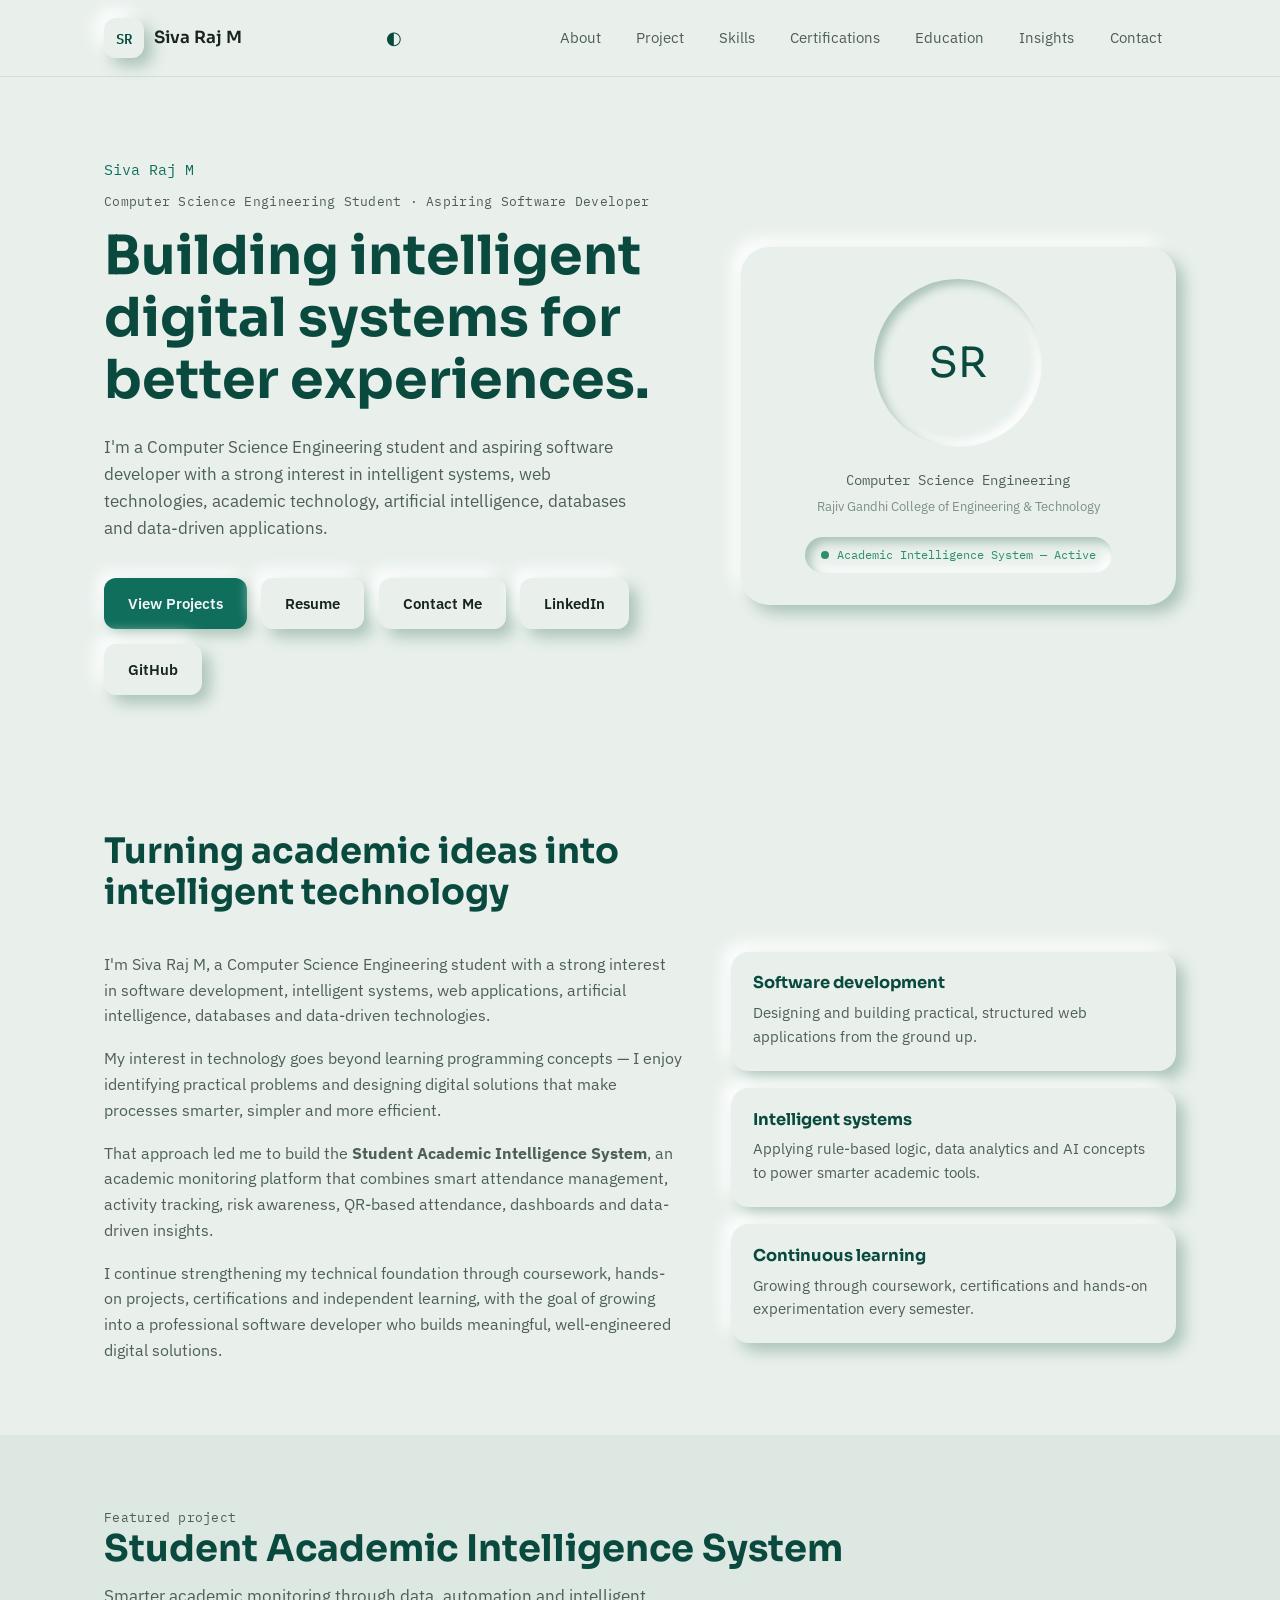
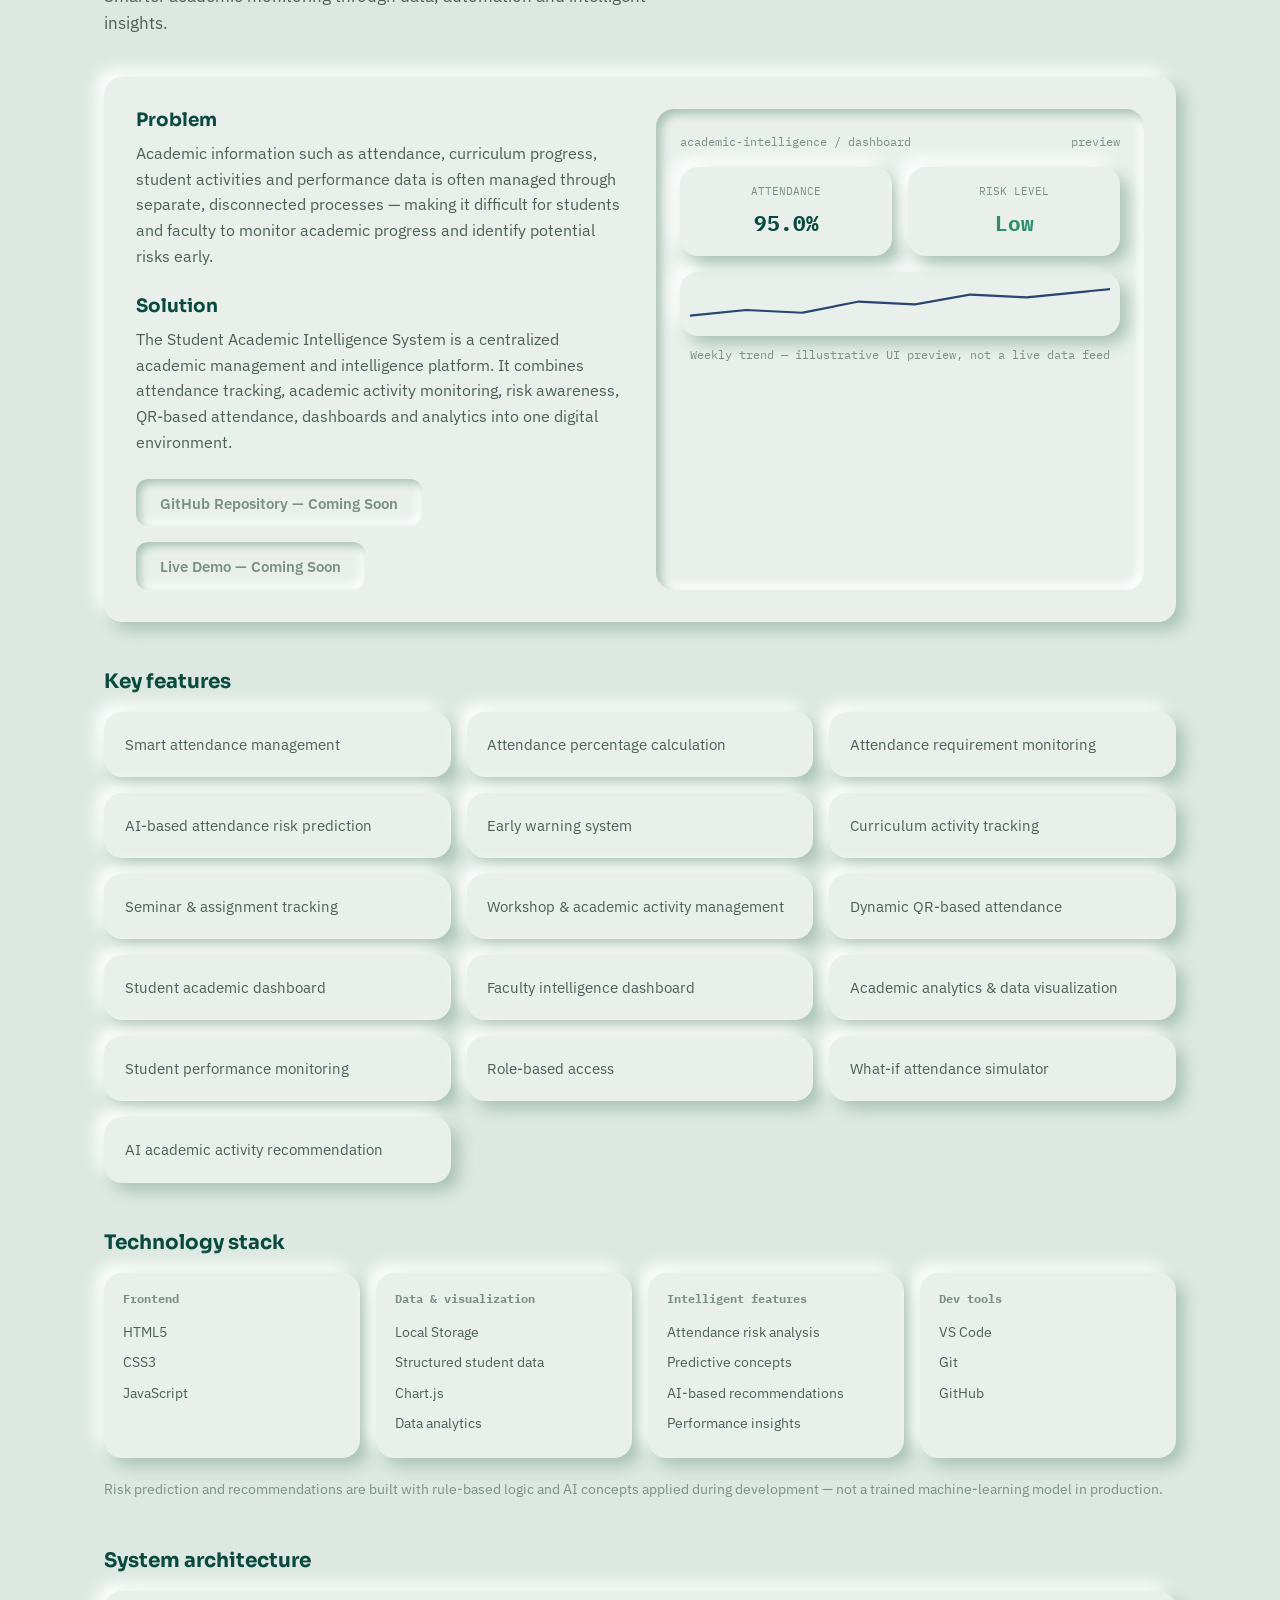
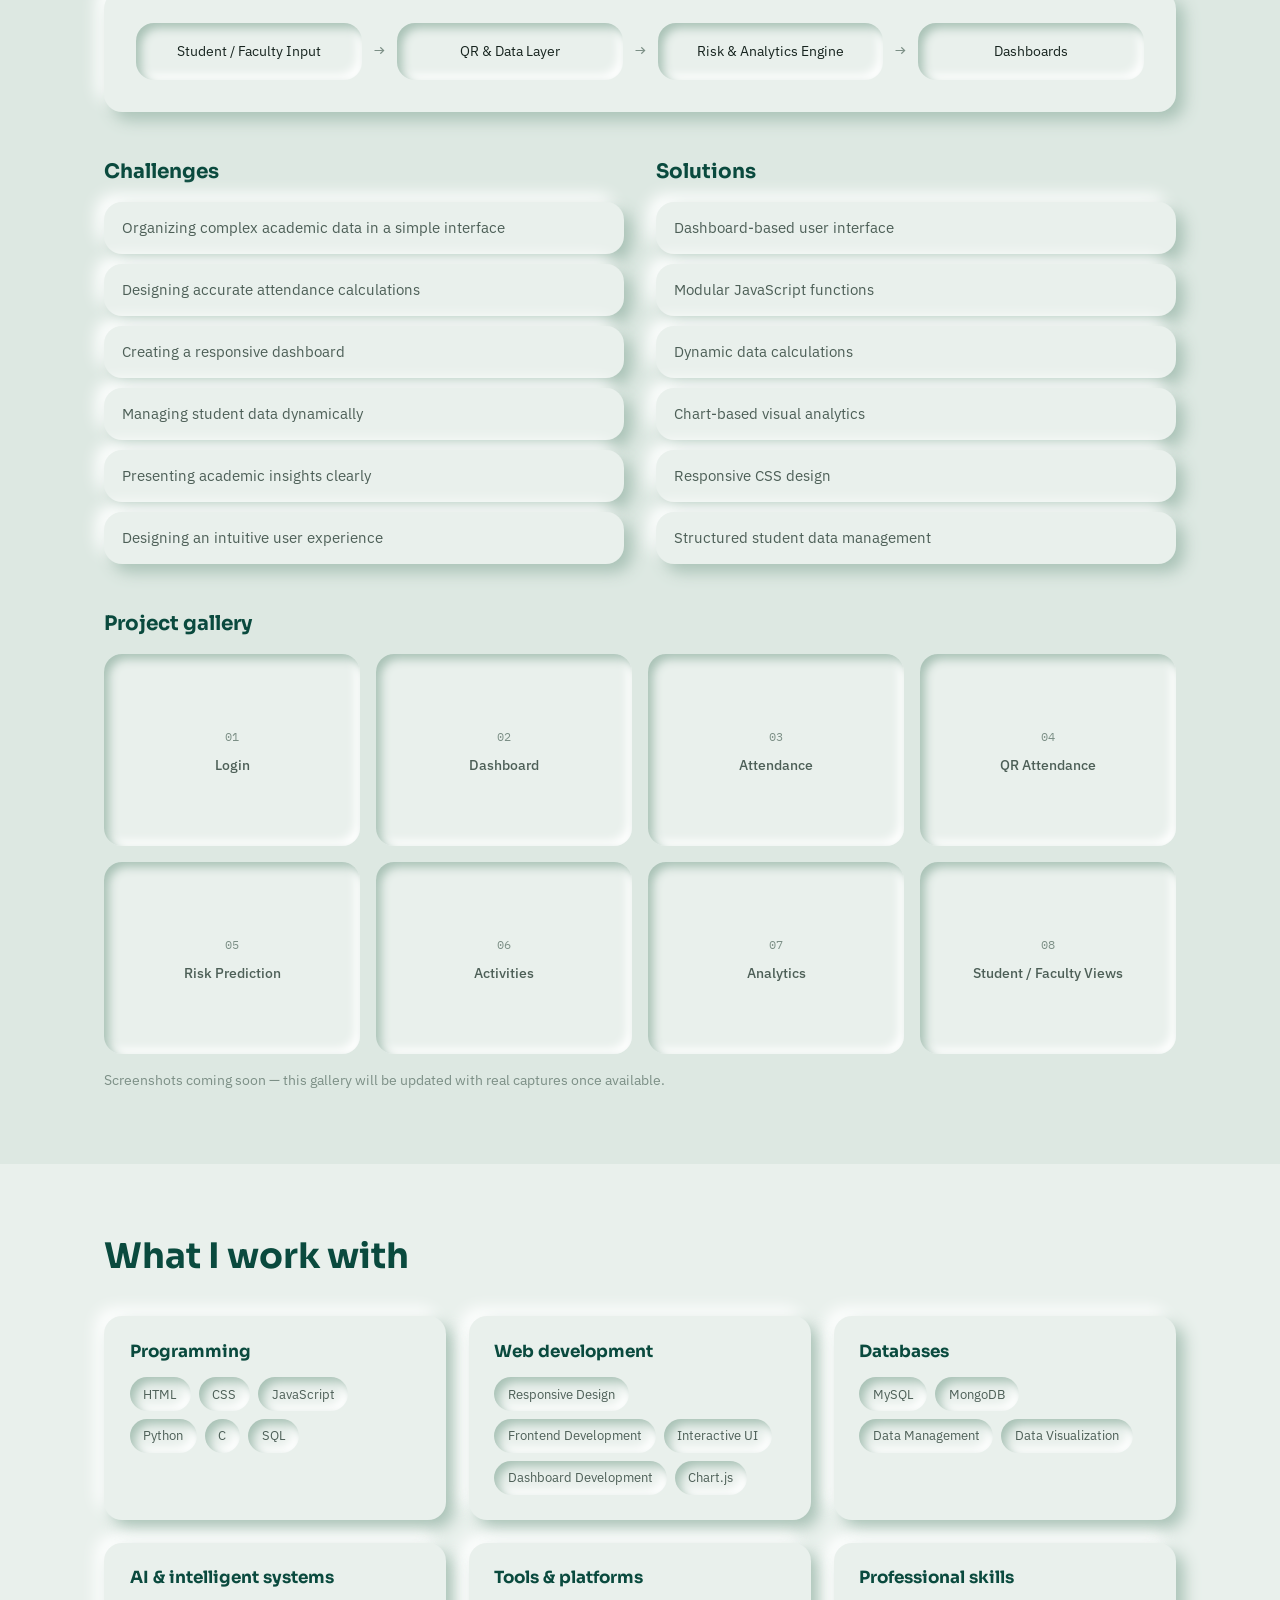
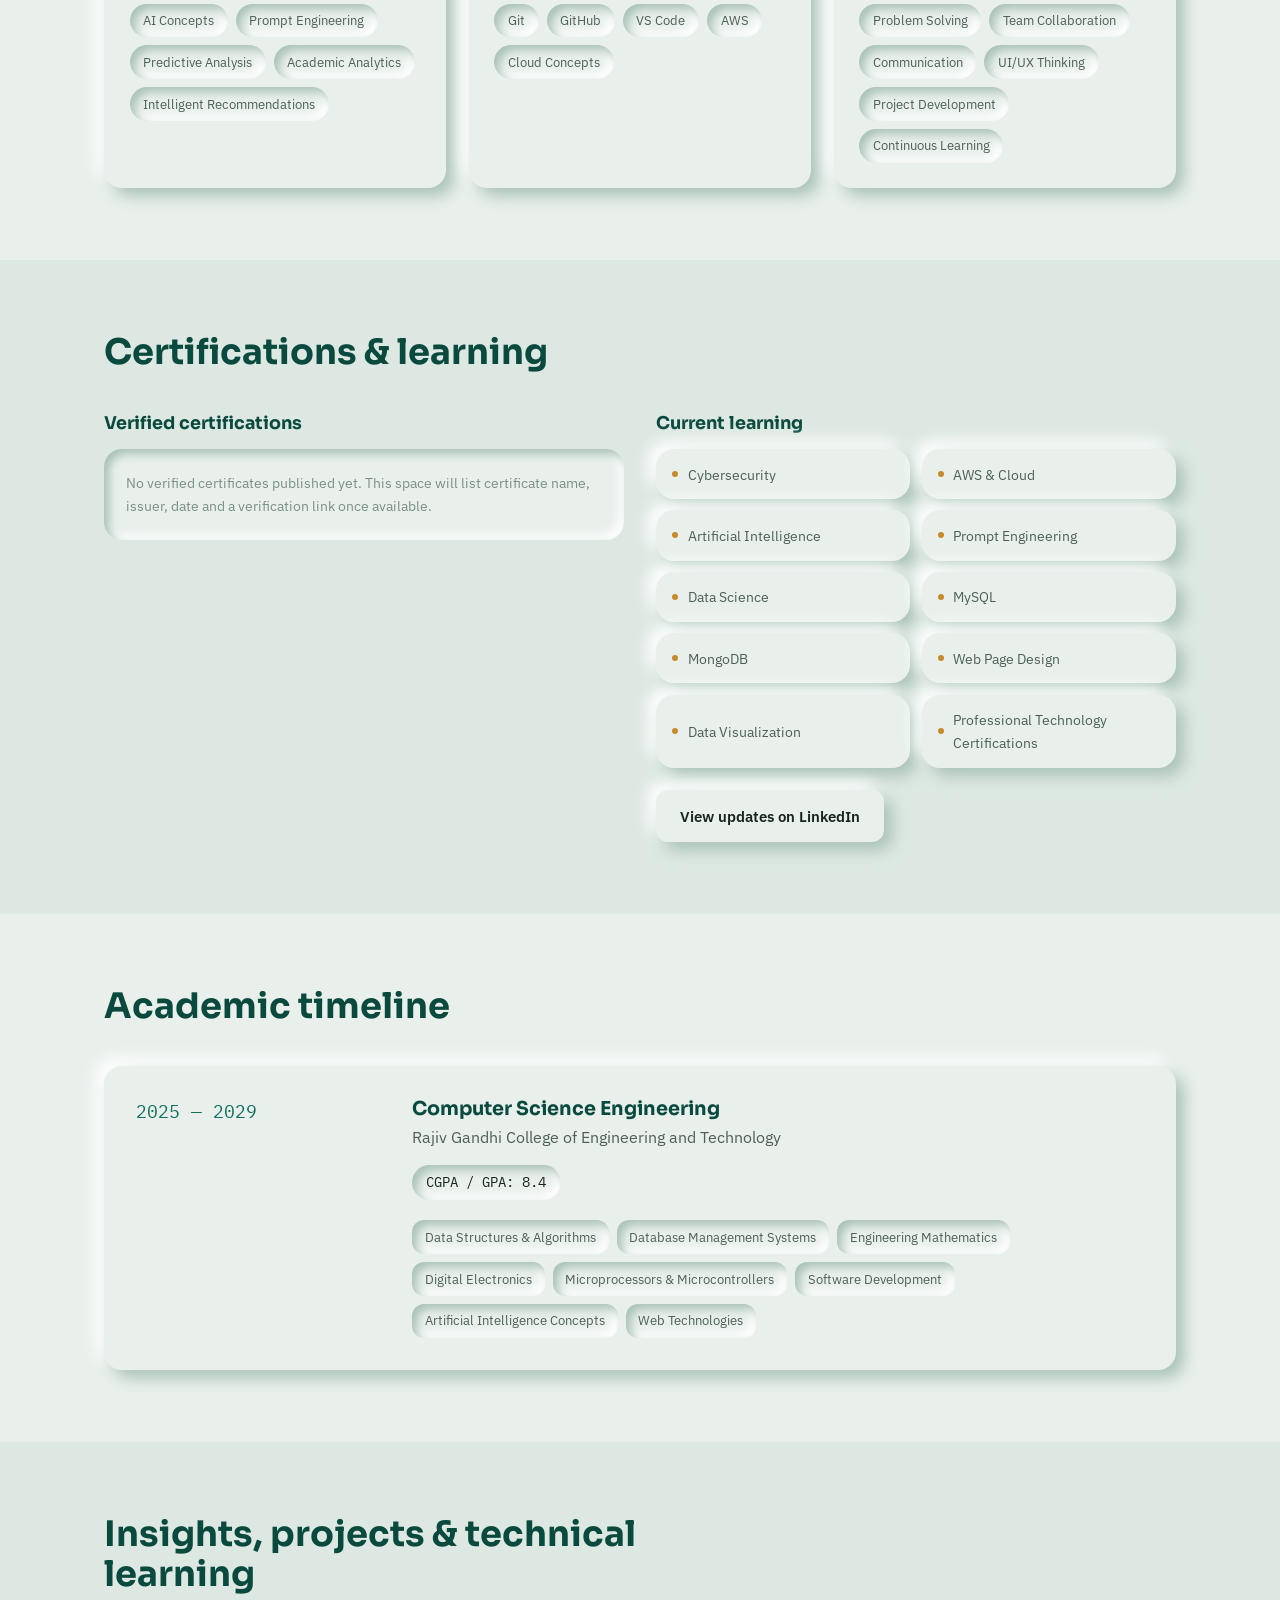
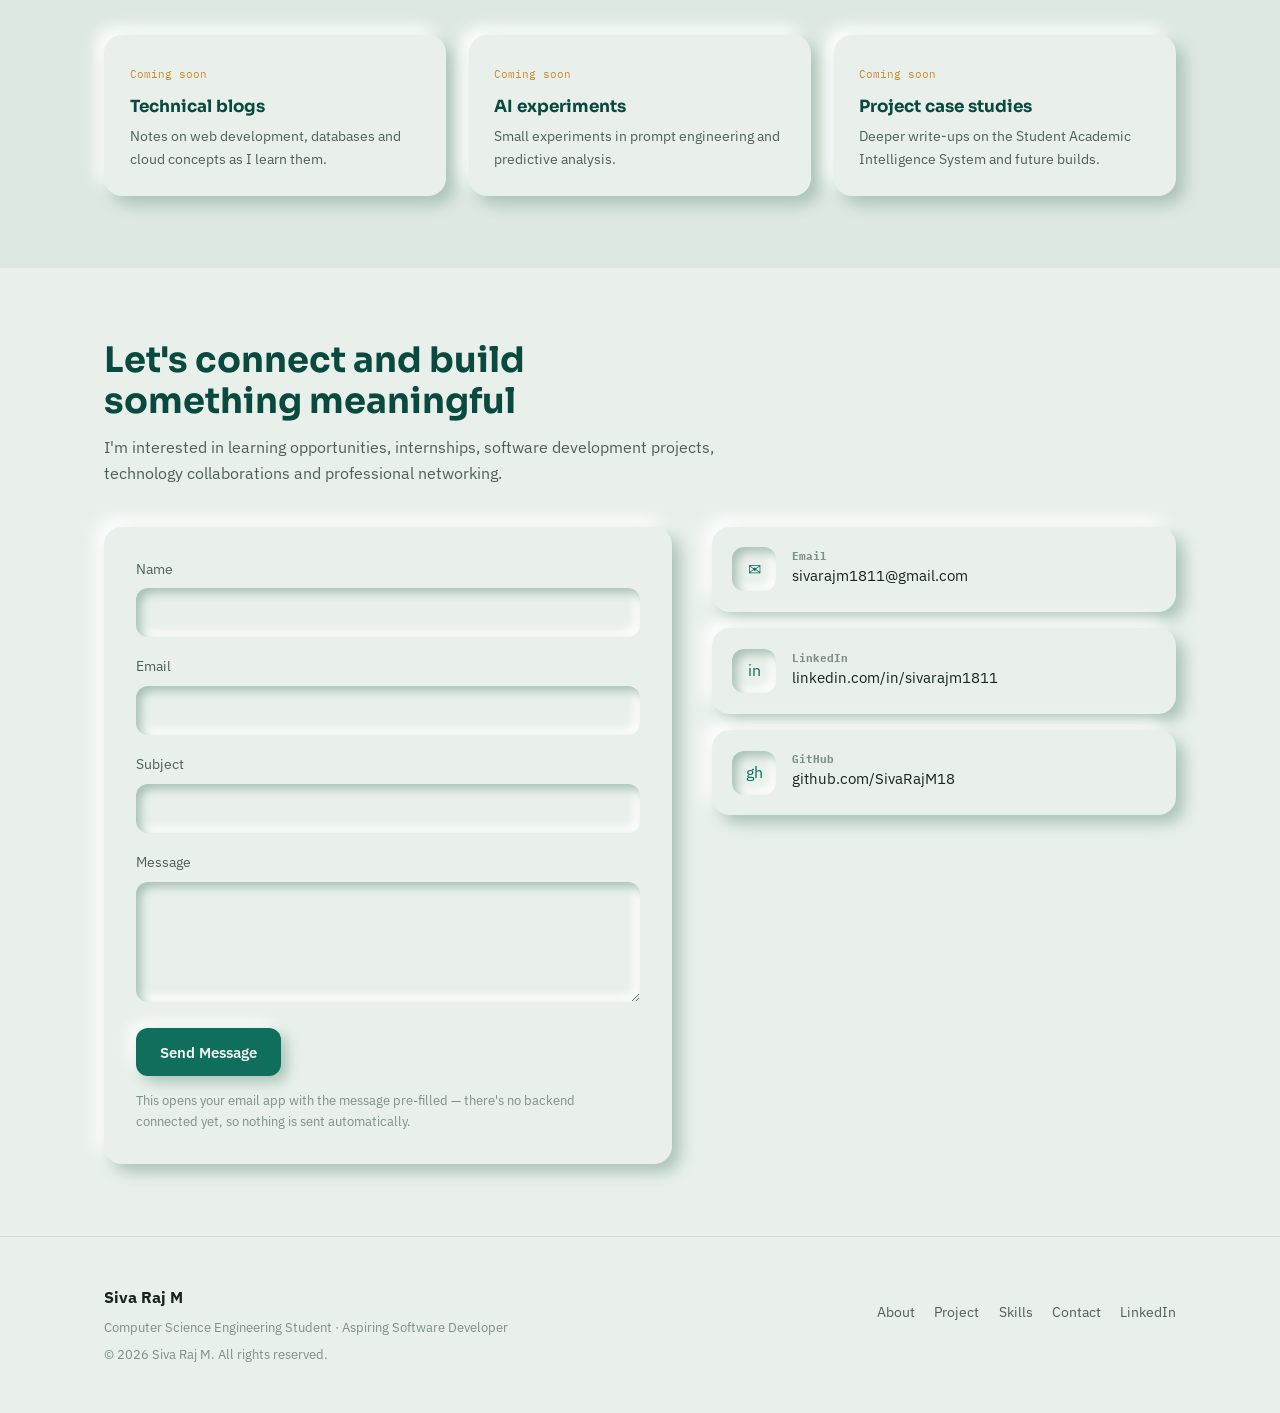
==== index.html @ 6ffce0e7 "Add files via upload" ====
<!DOCTYPE html>
<html lang="en">
<head>
<meta charset="UTF-8">
<meta name="viewport" content="width=device-width, initial-scale=1.0">
<title>Siva Raj M| Computer Science Engineering Student &amp; Aspiring Software Developer</title>
<meta name="description" content="Portfolio of Siva Raj M, a Computer Science Engineering student focused on software development, intelligent systems, web development and data-driven applications. Featuring the Student Academic Intelligence System.">
<link rel="canonical" href="https://sivaraj-portfolio-nine.vercel.app/">

<meta property="og:type" content="website">
<meta property="og:title" content="Siva Raj M | Computer Science Engineering Student & Aspiring Software Developer">
<meta property="og:description" content="Building intelligent digital systems for better experiences. Explore projects, skills and the Student Academic Intelligence System.">
<meta property="og:url" content="https://sivaraj-portfolio-nine.vercel.app/">
<meta property="og:image" content="https://sivaraj-portfolio-nine.vercel.app/assets/og-cover.png">

<meta name="twitter:card" content="summary_large_image">
<meta name="twitter:title" content="Siva Raj M | Computer Science Engineering Student">
<meta name="twitter:description" content="Building intelligent digital systems for better experiences.">

<link rel="icon" type="image/svg+xml" href="favicon.svg">
<link rel="manifest" href="site.webmanifest">

<link rel="preconnect" href="https://fonts.googleapis.com">
<link rel="preconnect" href="https://fonts.gstatic.com" crossorigin>
<link href="https://fonts.googleapis.com/css2?family=Sora:wght@500;600;700&family=IBM+Plex+Sans:wght@400;500;600&family=IBM+Plex+Mono:wght@500&display=swap" rel="stylesheet">
<link rel="stylesheet" href="styles.css">

<script type="application/ld+json">
{
  "@context": "https://schema.org",
  "@type": "Person",
  "name": "Siva Raj M",
  "jobTitle": "Computer Science Engineering Student",
  "email": "mailto:sivarajm1811@gmail.com",
  "url": "https://sivaraj-portfolio-nine.vercel.app/",
  "sameAs": ["https://www.linkedin.com/in/sivarajm1811", "https://github.com/SivaRajM18"],
  "alumniOf": {
    "@type": "CollegeOrUniversity",
    "name": "Rajiv Gandhi College of Engineering and Technology"
  }
}
</script>
</head>
<body>

<a class="skip-link" href="#main">Skip to content</a>

<header class="site-nav">
  <div class="container">
    <a class="brand" href="#home">
      <span class="brand-mark n-raised">SR</span>
      Siva Raj M
    </a>
    <div class="nav-right">
      <button class="theme-toggle n-pressable" id="themeToggle" type="button" aria-label="Switch to dark theme">
        <span class="theme-icon" aria-hidden="true">◐</span>
      </button>
      <button class="nav-toggle n-pressable" id="navToggle" aria-expanded="false" aria-controls="navLinks" aria-label="Toggle navigation menu">☰</button>
    </div>
    <nav class="nav-links" id="navLinks">
      <a class="nav-link" href="#about">About</a>
      <a class="nav-link" href="#project">Project</a>
      <a class="nav-link" href="#skills">Skills</a>
      <a class="nav-link" href="#certifications">Certifications</a>
      <a class="nav-link" href="#education">Education</a>
      <a class="nav-link" href="#insights">Insights</a>
      <a class="nav-link" href="#contact">Contact</a>
    </nav>
  </div>
</header>

<main id="main">

  <!-- HERO -->
  <section class="hero" id="home">
    <div class="container">
      <div class="hero-copy fade-in">
        <span class="hero-name">Siva Raj M</span>
        <p class="eyebrow">Computer Science Engineering Student · Aspiring Software Developer</p>
        <h1>Building intelligent digital systems for better experiences.</h1>
        <p class="hero-intro">
          I'm a Computer Science Engineering student and aspiring software developer with a strong
          interest in intelligent systems, web technologies, academic technology, artificial
          intelligence, databases and data-driven applications.
        </p>
        <div class="btn-row">
          <a class="btn btn-primary n-pressable" href="#project">View Projects</a>
          <a class="btn n-raised n-pressable" href="assets/Siva-Raj-M-Resume.pdf" target="_blank" rel="noopener">Resume</a>
          <a class="btn n-raised n-pressable" href="#contact">Contact Me</a>
          <a class="btn n-raised n-pressable" href="https://www.linkedin.com/in/sivarajm1811" target="_blank" rel="noopener">LinkedIn</a>
          <a class="btn n-raised n-pressable" href="https://github.com/SivaRajM18" target="_blank" rel="noopener">GitHub</a>
        </div>
      </div>
      <div class="hero-visual n-raised fade-in">
        <div class="hero-portrait n-inset" role="img" aria-label="Siva Raj M initials monogram">SR</div>
        <p style="font-family: var(--font-mono); font-size: 0.85rem; color: var(--text-soft);">Computer Science Engineering</p>
        <p style="font-size: 0.82rem; color: var(--text-faint); margin-top: 0.3rem;">Rajiv Gandhi College of Engineering &amp; Technology</p>
        <span class="hero-status n-inset" style="margin-top: 1.2rem;">
          <span class="status-dot"></span>
          Academic Intelligence System — Active
        </span>
      </div>
    </div>
  </section>

  <!-- ABOUT -->
  <section class="section" id="about">
    <div class="container">
      <div class="section-head">
        <h2>Turning academic ideas into intelligent technology</h2>
      </div>
      <div class="about-grid fade-up">
        <div class="about-copy">
          <p>
            I'm Siva Raj M, a Computer Science Engineering student with a strong interest in software
            development, intelligent systems, web applications, artificial intelligence, databases
            and data-driven technologies.
          </p>
          <p>
            My interest in technology goes beyond learning programming concepts — I enjoy identifying
            practical problems and designing digital solutions that make processes smarter, simpler
            and more efficient.
          </p>
          <p>
            That approach led me to build the <strong>Student Academic Intelligence System</strong>,
            an academic monitoring platform that combines smart attendance management, activity
            tracking, risk awareness, QR-based attendance, dashboards and data-driven insights.
          </p>
          <p>
            I continue strengthening my technical foundation through coursework, hands-on projects,
            certifications and independent learning, with the goal of growing into a professional
            software developer who builds meaningful, well-engineered digital solutions.
          </p>
        </div>
        <div class="pillars">
          <div class="pillar n-raised">
            <h3>Software development</h3>
            <p>Designing and building practical, structured web applications from the ground up.</p>
          </div>
          <div class="pillar n-raised">
            <h3>Intelligent systems</h3>
            <p>Applying rule-based logic, data analytics and AI concepts to power smarter academic tools.</p>
          </div>
          <div class="pillar n-raised">
            <h3>Continuous learning</h3>
            <p>Growing through coursework, certifications and hands-on experimentation every semester.</p>
          </div>
        </div>
      </div>
    </div>
  </section>

  <!-- FEATURED PROJECT -->
  <section class="section section-alt" id="project">
    <div class="container">
      <div class="project-intro">
        <p class="eyebrow">Featured project</p>
        <h2>Student Academic Intelligence System</h2>
        <p class="project-tagline">Smarter academic monitoring through data, automation and intelligent insights.</p>
      </div>

      <div class="project-panel n-raised fade-up">
        <div class="panel-block">
          <h3>Problem</h3>
          <p>
            Academic information such as attendance, curriculum progress, student activities and
            performance data is often managed through separate, disconnected processes — making it
            difficult for students and faculty to monitor academic progress and identify potential
            risks early.
          </p>
          <h3 style="margin-top: 1.6rem;">Solution</h3>
          <p>
            The Student Academic Intelligence System is a centralized academic management and
            intelligence platform. It combines attendance tracking, academic activity monitoring,
            risk awareness, QR-based attendance, dashboards and analytics into one digital environment.
          </p>
          <div class="link-row">
            <button class="btn is-disabled" type="button" disabled>GitHub Repository — Coming Soon</button>
            <button class="btn is-disabled" type="button" disabled>Live Demo — Coming Soon</button>
          </div>
        </div>

        <div class="dash-mock n-inset">
          <div class="dash-mock-head">
            <span>academic-intelligence / dashboard</span>
            <span>preview</span>
          </div>
          <div class="dash-stat-row">
            <div class="dash-stat n-raised">
              <span>ATTENDANCE</span>
              <strong>95.0%</strong>
            </div>
            <div class="dash-stat risk n-raised">
              <span>RISK LEVEL</span>
              <strong>Low</strong>
            </div>
          </div>
          <div class="dash-trend n-raised" aria-hidden="true">
            <svg width="100%" height="100%" viewBox="0 0 300 64" preserveAspectRatio="none">
              <polyline points="0,48 40,40 80,44 120,28 160,32 200,18 240,22 300,10"
                fill="none" stroke="#2b4570" stroke-width="3" stroke-linecap="round" stroke-linejoin="round"/>
            </svg>
          </div>
          <p class="dash-caption">Weekly trend — illustrative UI preview, not a live data feed</p>
        </div>
      </div>

      <h3 class="subsection-title">Key features</h3>
      <div class="feature-grid">
        <div class="feature-card n-raised">Smart attendance management</div>
        <div class="feature-card n-raised">Attendance percentage calculation</div>
        <div class="feature-card n-raised">Attendance requirement monitoring</div>
        <div class="feature-card n-raised">AI-based attendance risk prediction</div>
        <div class="feature-card n-raised">Early warning system</div>
        <div class="feature-card n-raised">Curriculum activity tracking</div>
        <div class="feature-card n-raised">Seminar &amp; assignment tracking</div>
        <div class="feature-card n-raised">Workshop &amp; academic activity management</div>
        <div class="feature-card n-raised">Dynamic QR-based attendance</div>
        <div class="feature-card n-raised">Student academic dashboard</div>
        <div class="feature-card n-raised">Faculty intelligence dashboard</div>
        <div class="feature-card n-raised">Academic analytics &amp; data visualization</div>
        <div class="feature-card n-raised">Student performance monitoring</div>
        <div class="feature-card n-raised">Role-based access</div>
        <div class="feature-card n-raised">What-if attendance simulator</div>
        <div class="feature-card n-raised">AI academic activity recommendation</div>
      </div>

      <h3 class="subsection-title">Technology stack</h3>
      <div class="tech-groups">
        <div class="tech-group n-raised">
          <h4>Frontend</h4>
          <ul><li>HTML5</li><li>CSS3</li><li>JavaScript</li></ul>
        </div>
        <div class="tech-group n-raised">
          <h4>Data &amp; visualization</h4>
          <ul><li>Local Storage</li><li>Structured student data</li><li>Chart.js</li><li>Data analytics</li></ul>
        </div>
        <div class="tech-group n-raised">
          <h4>Intelligent features</h4>
          <ul><li>Attendance risk analysis</li><li>Predictive concepts</li><li>AI-based recommendations</li><li>Performance insights</li></ul>
        </div>
        <div class="tech-group n-raised">
          <h4>Dev tools</h4>
          <ul><li>VS Code</li><li>Git</li><li>GitHub</li></ul>
        </div>
      </div>
      <p style="font-size: 0.85rem; color: var(--text-faint); margin-top: -1.7rem; margin-bottom: 3rem;">
        Risk prediction and recommendations are built with rule-based logic and AI concepts applied
        during development — not a trained machine-learning model in production.
      </p>

      <h3 class="subsection-title">System architecture</h3>
      <div class="architecture n-raised">
        <div class="arch-flow">
          <div class="arch-node n-inset">Student / Faculty Input</div>
          <span class="arch-arrow">→</span>
          <div class="arch-node n-inset">QR &amp; Data Layer</div>
          <span class="arch-arrow">→</span>
          <div class="arch-node n-inset">Risk &amp; Analytics Engine</div>
          <span class="arch-arrow">→</span>
          <div class="arch-node n-inset">Dashboards</div>
        </div>
      </div>

      <div class="two-col">
        <div>
          <h3 class="subsection-title">Challenges</h3>
          <ul class="plain-list">
            <li class="n-raised">Organizing complex academic data in a simple interface</li>
            <li class="n-raised">Designing accurate attendance calculations</li>
            <li class="n-raised">Creating a responsive dashboard</li>
            <li class="n-raised">Managing student data dynamically</li>
            <li class="n-raised">Presenting academic insights clearly</li>
            <li class="n-raised">Designing an intuitive user experience</li>
          </ul>
        </div>
        <div>
          <h3 class="subsection-title">Solutions</h3>
          <ul class="plain-list">
            <li class="n-raised">Dashboard-based user interface</li>
            <li class="n-raised">Modular JavaScript functions</li>
            <li class="n-raised">Dynamic data calculations</li>
            <li class="n-raised">Chart-based visual analytics</li>
            <li class="n-raised">Responsive CSS design</li>
            <li class="n-raised">Structured student data management</li>
          </ul>
        </div>
      </div>

      <h3 class="subsection-title">Project gallery</h3>
      <div class="gallery-grid">
        <div class="gallery-item n-inset"><div><span>01</span><strong>Login</strong></div></div>
        <div class="gallery-item n-inset"><div><span>02</span><strong>Dashboard</strong></div></div>
        <div class="gallery-item n-inset"><div><span>03</span><strong>Attendance</strong></div></div>
        <div class="gallery-item n-inset"><div><span>04</span><strong>QR Attendance</strong></div></div>
        <div class="gallery-item n-inset"><div><span>05</span><strong>Risk Prediction</strong></div></div>
        <div class="gallery-item n-inset"><div><span>06</span><strong>Activities</strong></div></div>
        <div class="gallery-item n-inset"><div><span>07</span><strong>Analytics</strong></div></div>
        <div class="gallery-item n-inset"><div><span>08</span><strong>Student / Faculty Views</strong></div></div>
      </div>
      <p style="font-size: 0.85rem; color: var(--text-faint); margin-top: 1rem;">
        Screenshots coming soon — this gallery will be updated with real captures once available.
      </p>
    </div>
  </section>

  <!-- SKILLS -->
  <section class="section" id="skills">
    <div class="container">
      <div class="section-head">
        <h2>What I work with</h2>
      </div>
      <div class="skills-grid fade-up">
        <div class="skill-card n-raised">
          <h3>Programming</h3>
          <div class="chip-row">
            <span class="chip n-inset">HTML</span><span class="chip n-inset">CSS</span>
            <span class="chip n-inset">JavaScript</span><span class="chip n-inset">Python</span>
            <span class="chip n-inset">C</span><span class="chip n-inset">SQL</span>
          </div>
        </div>
        <div class="skill-card n-raised">
          <h3>Web development</h3>
          <div class="chip-row">
            <span class="chip n-inset">Responsive Design</span><span class="chip n-inset">Frontend Development</span>
            <span class="chip n-inset">Interactive UI</span><span class="chip n-inset">Dashboard Development</span>
            <span class="chip n-inset">Chart.js</span>
          </div>
        </div>
        <div class="skill-card n-raised">
          <h3>Databases</h3>
          <div class="chip-row">
            <span class="chip n-inset">MySQL</span><span class="chip n-inset">MongoDB</span>
            <span class="chip n-inset">Data Management</span><span class="chip n-inset">Data Visualization</span>
          </div>
        </div>
        <div class="skill-card n-raised">
          <h3>AI &amp; intelligent systems</h3>
          <div class="chip-row">
            <span class="chip n-inset">AI Concepts</span><span class="chip n-inset">Prompt Engineering</span>
            <span class="chip n-inset">Predictive Analysis</span><span class="chip n-inset">Academic Analytics</span>
            <span class="chip n-inset">Intelligent Recommendations</span>
          </div>
        </div>
        <div class="skill-card n-raised">
          <h3>Tools &amp; platforms</h3>
          <div class="chip-row">
            <span class="chip n-inset">Git</span><span class="chip n-inset">GitHub</span>
            <span class="chip n-inset">VS Code</span><span class="chip n-inset">AWS</span>
            <span class="chip n-inset">Cloud Concepts</span>
          </div>
        </div>
        <div class="skill-card n-raised">
          <h3>Professional skills</h3>
          <div class="chip-row">
            <span class="chip n-inset">Problem Solving</span><span class="chip n-inset">Team Collaboration</span>
            <span class="chip n-inset">Communication</span><span class="chip n-inset">UI/UX Thinking</span>
            <span class="chip n-inset">Project Development</span><span class="chip n-inset">Continuous Learning</span>
          </div>
        </div>
      </div>
    </div>
  </section>

  <!-- CERTIFICATIONS -->
  <section class="section section-alt" id="certifications">
    <div class="container">
      <div class="section-head">
        <h2>Certifications &amp; learning</h2>
      </div>
      <div class="cert-columns fade-up">
        <div class="cert-col">
          <h3>Verified certifications</h3>
          <div class="cert-empty n-inset">
            No verified certificates published yet. This space will list certificate name, issuer,
            date and a verification link once available.
          </div>
        </div>
        <div class="cert-col">
          <h3>Current learning</h3>
          <div class="learning-grid">
            <div class="learning-item n-raised">Cybersecurity</div>
            <div class="learning-item n-raised">AWS &amp; Cloud</div>
            <div class="learning-item n-raised">Artificial Intelligence</div>
            <div class="learning-item n-raised">Prompt Engineering</div>
            <div class="learning-item n-raised">Data Science</div>
            <div class="learning-item n-raised">MySQL</div>
            <div class="learning-item n-raised">MongoDB</div>
            <div class="learning-item n-raised">Web Page Design</div>
            <div class="learning-item n-raised">Data Visualization</div>
            <div class="learning-item n-raised">Professional Technology Certifications</div>
          </div>
          <p class="cert-note"><a class="btn n-raised n-pressable" href="https://www.linkedin.com/in/sivarajm1811" target="_blank" rel="noopener">View updates on LinkedIn</a></p>
        </div>
      </div>
    </div>
  </section>

  <!-- EDUCATION -->
  <section class="section" id="education">
    <div class="container">
      <div class="section-head">
        <h2>Academic timeline</h2>
      </div>
      <div class="timeline-card n-raised fade-up">
        <div class="timeline-years">2025 — 2029</div>
        <div class="timeline-body">
          <h3>Computer Science Engineering</h3>
          <p>Rajiv Gandhi College of Engineering and Technology</p>
          <span class="timeline-gpa n-inset">CGPA / GPA: 8.4</span>
          <ul class="focus-list">
            <li class="n-inset">Data Structures &amp; Algorithms</li>
            <li class="n-inset">Database Management Systems</li>
            <li class="n-inset">Engineering Mathematics</li>
            <li class="n-inset">Digital Electronics</li>
            <li class="n-inset">Microprocessors &amp; Microcontrollers</li>
            <li class="n-inset">Software Development</li>
            <li class="n-inset">Artificial Intelligence Concepts</li>
            <li class="n-inset">Web Technologies</li>
          </ul>
        </div>
      </div>
    </div>
  </section>

  <!-- INSIGHTS -->
  <section class="section section-alt" id="insights">
    <div class="container">
      <div class="section-head">
        <h2>Insights, projects &amp; technical learning</h2>
      </div>
      <div class="insights-grid fade-up">
        <div class="insight-card n-raised">
          <span class="insight-tag">Coming soon</span>
          <h3>Technical blogs</h3>
          <p>Notes on web development, databases and cloud concepts as I learn them.</p>
        </div>
        <div class="insight-card n-raised">
          <span class="insight-tag">Coming soon</span>
          <h3>AI experiments</h3>
          <p>Small experiments in prompt engineering and predictive analysis.</p>
        </div>
        <div class="insight-card n-raised">
          <span class="insight-tag">Coming soon</span>
          <h3>Project case studies</h3>
          <p>Deeper write-ups on the Student Academic Intelligence System and future builds.</p>
        </div>
      </div>
    </div>
  </section>

  <!-- CONTACT -->
  <section class="section" id="contact">
    <div class="container">
      <div class="section-head">
        <h2>Let's connect and build something meaningful</h2>
        <p>I'm interested in learning opportunities, internships, software development projects, technology collaborations and professional networking.</p>
      </div>
      <div class="contact-grid fade-up">
        <form class="contact-form n-raised" id="contactForm" style="padding: 2rem;">
          <div class="field">
            <label for="cf-name">Name</label>
            <input class="n-inset" type="text" id="cf-name" name="name" required>
          </div>
          <div class="field">
            <label for="cf-email">Email</label>
            <input class="n-inset" type="email" id="cf-email" name="email" required>
          </div>
          <div class="field">
            <label for="cf-subject">Subject</label>
            <input class="n-inset" type="text" id="cf-subject" name="subject" required>
          </div>
          <div class="field">
            <label for="cf-message">Message</label>
            <textarea class="n-inset" id="cf-message" name="message" required></textarea>
          </div>
          <button class="btn btn-primary n-pressable" type="submit">Send Message</button>
          <p class="form-note" id="formNote">This opens your email app with the message pre-filled — there's no backend connected yet, so nothing is sent automatically.</p>
        </form>
        <div class="contact-cards">
          <div class="contact-card n-raised">
            <span class="contact-card-icon n-inset" aria-hidden="true">✉</span>
            <div>
              <h4>Email</h4>
              <a href="mailto:sivarajm1811@gmail.com">sivarajm1811@gmail.com</a>
            </div>
          </div>
          <div class="contact-card n-raised">
            <span class="contact-card-icon n-inset" aria-hidden="true">in</span>
            <div>
              <h4>LinkedIn</h4>
              <a href="https://www.linkedin.com/in/sivarajm1811" target="_blank" rel="noopener">linkedin.com/in/sivarajm1811</a>
            </div>
          </div>
          <div class="contact-card n-raised">
            <span class="contact-card-icon n-inset" aria-hidden="true">gh</span>
            <div>
              <h4>GitHub</h4>
              <a href="https://github.com/SivaRajM18" target="_blank" rel="noopener">github.com/SivaRajM18</a>
            </div>
          </div>
        </div>
      </div>
    </div>
  </section>

</main>

<footer class="site-footer">
  <div class="container footer-grid">
    <div>
      <strong>Siva Raj M</strong>
      <p class="footer-note">Computer Science Engineering Student · Aspiring Software Developer</p>
    </div>
    <nav class="footer-links">
      <a href="#about">About</a>
      <a href="#project">Project</a>
      <a href="#skills">Skills</a>
      <a href="#contact">Contact</a>
      <a href="https://www.linkedin.com/in/sivarajm1811" target="_blank" rel="noopener">LinkedIn</a>
    </nav>
  </div>
  <div class="container">
    <p class="footer-note">© <span id="year"></span> Siva Raj M. All rights reserved.</p>
  </div>
</footer>

<script src="script.js" defer></script>
</body>
</html>
---- styles.css ----
/* ============================================================
   Siva Raj — Portfolio
   Soft-UI / neumorphic system built on a cool graphite-blue
   surface with a signal-indigo + amber-risk accent pair,
   referencing the attendance-risk dashboard at the core of
   the featured project.
   ============================================================ */

:root {
  --bg: #e9f0ec;
  --bg-deep: #dde8e2;
  --text: #17241f;
  --text-soft: #4d5f57;
  --text-faint: #7c8f86;

  --accent: #0f6e5c;
  --accent-strong: #0a4a3e;
  --risk-low: #2f8f6a;
  --risk-amber: #c98a2e;

  --shadow-light: #ffffff;
  --shadow-dark: #a9c2b6;

  --radius-lg: 28px;
  --radius-md: 18px;
  --radius-sm: 12px;

  --font-display: "Sora", sans-serif;
  --font-body: "IBM Plex Sans", sans-serif;
  --font-mono: "IBM Plex Mono", monospace;

  --max-width: 1120px;
  --edge: 1.5rem;

  --motion-fast: 220ms;
  --motion-med: 500ms;
}

/* ---------- Dark theme (toggled via [data-theme="dark"] on <html>) ---------- */
html[data-theme="dark"] {
  --bg: #16211d;
  --bg-deep: #101917;
  --text: #e7efe9;
  --text-soft: #aebdb4;
  --text-faint: #7c8f86;

  --accent: #35c9a5;
  --accent-strong: #7ee8cc;
  --risk-low: #35c9a5;
  --risk-amber: #e0a94e;

  --shadow-light: #1e2d27;
  --shadow-dark: #0b1210;
}

html {
  transition: background-color var(--motion-fast) ease;
}

body {
  transition: background-color var(--motion-fast) ease, color var(--motion-fast) ease;
}

* {
  box-sizing: border-box;
}

html {
  scroll-behavior: smooth;
}

@media (prefers-reduced-motion: reduce) {
  html {
    scroll-behavior: auto;
  }
  *, *::before, *::after {
    animation-duration: 0.001ms !important;
    animation-iteration-count: 1 !important;
    transition-duration: 0.001ms !important;
    scroll-behavior: auto !important;
  }
}

body {
  margin: 0;
  background: var(--bg);
  color: var(--text);
  font-family: var(--font-body);
  font-size: 16px;
  line-height: 1.6;
  -webkit-font-smoothing: antialiased;
}

img {
  max-width: 100%;
  display: block;
}

/* ---------- Entrance / scroll-reveal motion ---------- */

.fade-in {
  opacity: 0;
  transform: translateY(14px);
  animation: reveal var(--motion-med) ease 120ms forwards;
}

.fade-up {
  opacity: 0;
  transform: translateY(22px);
  transition: opacity var(--motion-med) ease, transform var(--motion-med) ease;
}

.fade-up.in-view {
  opacity: 1;
  transform: translateY(0);
}

@keyframes reveal {
  to {
    opacity: 1;
    transform: translateY(0);
  }
}

@media (prefers-reduced-motion: reduce) {
  .fade-in,
  .fade-up {
    opacity: 1;
    transform: none;
    animation: none;
    transition: none;
  }
}

a {
  color: inherit;
  text-decoration: none;
}

h1, h2, h3, h4 {
  font-family: var(--font-display);
  color: var(--accent-strong);
  line-height: 1.15;
  margin: 0;
}

p {
  margin: 0;
}

ul {
  margin: 0;
  padding: 0;
  list-style: none;
}

.container {
  max-width: var(--max-width);
  margin: 0 auto;
  padding: 0 var(--edge);
}

.skip-link {
  position: absolute;
  left: -999px;
  top: 0;
  background: var(--accent-strong);
  color: #fff;
  padding: 0.75rem 1.25rem;
  border-radius: 0 0 var(--radius-sm) 0;
  z-index: 999;
}

.skip-link:focus {
  left: 0;
}

:focus-visible {
  outline: 3px solid var(--accent);
  outline-offset: 3px;
  border-radius: 6px;
}

/* ---------- Neumorphic primitives ---------- */

.n-raised {
  background: var(--bg);
  border-radius: var(--radius-md);
  box-shadow:
    8px 8px 16px var(--shadow-dark),
    -8px -8px 16px var(--shadow-light);
}

.n-inset {
  background: var(--bg);
  border-radius: var(--radius-md);
  box-shadow:
    inset 5px 5px 10px var(--shadow-dark),
    inset -5px -5px 10px var(--shadow-light);
}

.n-pressable {
  transition: box-shadow 160ms ease, transform 160ms ease;
}

.n-pressable:hover,
.n-pressable:focus-visible {
  box-shadow:
    5px 5px 10px var(--shadow-dark),
    -5px -5px 10px var(--shadow-light);
}

.n-pressable:active {
  box-shadow:
    inset 4px 4px 8px var(--shadow-dark),
    inset -4px -4px 8px var(--shadow-light);
  transform: translateY(1px);
}

/* ---------- Nav ---------- */

.site-nav {
  position: sticky;
  top: 0;
  z-index: 100;
  background: var(--bg);
  border-bottom: 1px solid rgba(169, 179, 196, 0.35);
}

.site-nav .container {
  display: flex;
  align-items: center;
  justify-content: space-between;
  height: 76px;
}

.brand {
  display: flex;
  align-items: center;
  gap: 0.65rem;
  font-family: var(--font-display);
  font-weight: 600;
  font-size: 1.05rem;
}

.brand-mark {
  width: 40px;
  height: 40px;
  border-radius: 12px;
  display: grid;
  place-items: center;
  font-family: var(--font-mono);
  font-weight: 600;
  font-size: 0.85rem;
  color: var(--accent-strong);
}

.nav-links {
  display: flex;
  gap: 0.4rem;
}

.nav-links a {
  padding: 0.55rem 0.9rem;
  border-radius: var(--radius-sm);
  font-size: 0.92rem;
  color: var(--text-soft);
}

.nav-links a:hover {
  color: var(--accent-strong);
}

.nav-links a.active {
  color: var(--accent-strong);
  background: var(--bg);
  box-shadow: 3px 3px 6px var(--shadow-dark), -3px -3px 6px var(--shadow-light);
}

.nav-right {
  display: flex;
  align-items: center;
  gap: 0.6rem;
}

.theme-toggle {
  width: 46px;
  height: 46px;
  border: none;
  border-radius: var(--radius-sm);
  background: var(--bg);
  cursor: pointer;
  color: var(--accent-strong);
  display: grid;
  place-items: center;
  font-size: 1.15rem;
}

.theme-toggle .theme-icon {
  transition: transform var(--motion-fast) ease;
}

html[data-theme="dark"] .theme-toggle .theme-icon {
  transform: rotate(180deg);
}

.nav-toggle {
  display: none;
  width: 46px;
  height: 46px;
  border: none;
  border-radius: var(--radius-sm);
  background: var(--bg);
  cursor: pointer;
  color: var(--accent-strong);
}

/* ---------- Buttons ---------- */

.btn {
  display: inline-flex;
  align-items: center;
  gap: 0.5rem;
  padding: 0.85rem 1.5rem;
  border: none;
  border-radius: var(--radius-sm);
  font-family: var(--font-body);
  font-weight: 600;
  font-size: 0.95rem;
  cursor: pointer;
  color: var(--text);
  background: var(--bg);
}

.btn-primary {
  background: var(--accent);
  color: #f2f5fa;
  box-shadow: 6px 6px 14px var(--shadow-dark), -6px -6px 14px var(--shadow-light);
}

.btn-primary:hover,
.btn-primary:focus-visible {
  background: var(--accent-strong);
}

.btn[disabled],
.btn.is-disabled {
  color: var(--text-faint);
  cursor: not-allowed;
  box-shadow:
    inset 4px 4px 8px var(--shadow-dark),
    inset -4px -4px 8px var(--shadow-light);
}

.btn-row {
  display: flex;
  flex-wrap: wrap;
  gap: 0.9rem;
  margin-top: 2.25rem;
}

/* ---------- Hero ---------- */

.hero {
  padding: 5rem 0 4rem;
}

.hero .container {
  display: grid;
  grid-template-columns: 1.15fr 0.85fr;
  gap: 3rem;
  align-items: center;
}

.eyebrow {
  font-family: var(--font-mono);
  font-size: 0.82rem;
  color: var(--text-soft);
  letter-spacing: 0.02em;
}

.hero h1 {
  font-size: clamp(2.1rem, 4.2vw, 3.4rem);
  margin-top: 0.9rem;
  max-width: 16ch;
}

.hero-intro {
  margin-top: 1.4rem;
  max-width: 54ch;
  color: var(--text-soft);
  font-size: 1.05rem;
}

.hero-name {
  display: block;
  font-family: var(--font-mono);
  font-size: 0.95rem;
  color: var(--accent);
  margin-bottom: 0.6rem;
}

.hero-visual {
  position: relative;
  padding: 2rem;
  border-radius: var(--radius-lg);
  text-align: center;
}

.hero-portrait {
  width: 168px;
  height: 168px;
  margin: 0 auto 1.4rem;
  border-radius: 50%;
  display: grid;
  place-items: center;
  font-family: var(--font-display);
  font-size: 2.6rem;
  color: var(--accent-strong);
}

.hero-status {
  display: inline-flex;
  align-items: center;
  gap: 0.5rem;
  padding: 0.5rem 1rem;
  border-radius: 999px;
  font-family: var(--font-mono);
  font-size: 0.78rem;
  color: var(--risk-low);
}

.status-dot {
  width: 8px;
  height: 8px;
  border-radius: 50%;
  background: var(--risk-low);
}

/* ---------- Sections ---------- */

.section {
  padding: 4.5rem 0;
}

.section-head {
  max-width: 62ch;
  margin-bottom: 2.5rem;
}

.section-head h2 {
  font-size: clamp(1.6rem, 3vw, 2.2rem);
}

.section-head p {
  margin-top: 0.9rem;
  color: var(--text-soft);
}

.section-alt {
  background: var(--bg-deep);
}

/* ---------- About ---------- */

.about-grid {
  display: grid;
  grid-template-columns: 1.3fr 1fr;
  gap: 3rem;
  align-items: start;
}

.about-copy p {
  color: var(--text-soft);
  margin-bottom: 1.1rem;
}

.about-copy p:last-child {
  margin-bottom: 0;
}

.pillars {
  display: grid;
  gap: 1.1rem;
}

.pillar {
  padding: 1.4rem;
}

.pillar h3 {
  font-size: 1.02rem;
}

.pillar p {
  margin-top: 0.5rem;
  color: var(--text-soft);
  font-size: 0.92rem;
}

/* ---------- Featured project ---------- */

.project-intro {
  margin-bottom: 2.5rem;
}

.project-intro h2 {
  font-size: clamp(1.7rem, 3.2vw, 2.3rem);
}

.project-tagline {
  margin-top: 0.8rem;
  color: var(--text-soft);
  font-size: 1.05rem;
  max-width: 60ch;
}

.project-panel {
  display: grid;
  grid-template-columns: 1fr 1fr;
  gap: 2rem;
  padding: 2rem;
  margin-bottom: 3rem;
}

.panel-block h3 {
  font-size: 1.15rem;
  margin-bottom: 0.7rem;
}

.panel-block p {
  color: var(--text-soft);
}

.dash-mock {
  padding: 1.5rem;
  font-family: var(--font-mono);
}

.dash-mock-head {
  display: flex;
  justify-content: space-between;
  font-size: 0.72rem;
  color: var(--text-faint);
  margin-bottom: 1rem;
}

.dash-stat-row {
  display: flex;
  gap: 1rem;
  margin-bottom: 1rem;
}

.dash-stat {
  flex: 1;
  padding: 1rem;
  text-align: center;
}

.dash-stat span {
  display: block;
  font-size: 0.68rem;
  color: var(--text-faint);
  margin-bottom: 0.4rem;
}

.dash-stat strong {
  font-size: 1.3rem;
  color: var(--accent-strong);
}

.dash-stat.risk strong {
  color: var(--risk-low);
}

.dash-trend {
  height: 64px;
  padding: 0.6rem;
}

.dash-caption {
  font-size: 0.72rem;
  color: var(--text-faint);
  text-align: center;
  margin-top: 0.6rem;
}

.link-row {
  display: flex;
  gap: 1rem;
  margin-top: 1.5rem;
  flex-wrap: wrap;
}

.feature-grid {
  display: grid;
  grid-template-columns: repeat(3, 1fr);
  gap: 1rem;
  margin-bottom: 3rem;
}

.feature-card {
  padding: 1.3rem;
  font-size: 0.92rem;
  color: var(--text-soft);
}

.subsection-title {
  font-family: var(--font-display);
  font-size: 1.25rem;
  color: var(--accent-strong);
  margin-bottom: 1.2rem;
}

.tech-groups {
  display: grid;
  grid-template-columns: repeat(4, 1fr);
  gap: 1rem;
  margin-bottom: 3rem;
}

.tech-group {
  padding: 1.2rem;
}

.tech-group h4 {
  font-family: var(--font-mono);
  font-size: 0.75rem;
  color: var(--text-faint);
  margin-bottom: 0.7rem;
}

.tech-group li {
  font-size: 0.88rem;
  color: var(--text-soft);
  padding: 0.25rem 0;
}

.architecture {
  padding: 2rem;
  margin-bottom: 3rem;
}

.arch-flow {
  display: flex;
  align-items: center;
  justify-content: space-between;
  gap: 0.75rem;
  flex-wrap: wrap;
}

.arch-node {
  flex: 1;
  min-width: 150px;
  padding: 1.1rem 0.8rem;
  text-align: center;
  font-size: 0.85rem;
}

.arch-arrow {
  font-family: var(--font-mono);
  color: var(--text-faint);
  font-size: 1.1rem;
}

.two-col {
  display: grid;
  grid-template-columns: 1fr 1fr;
  gap: 2rem;
  margin-bottom: 3rem;
}

.plain-list {
  display: grid;
  gap: 0.6rem;
}

.plain-list li {
  padding: 0.9rem 1.1rem;
  font-size: 0.92rem;
  color: var(--text-soft);
}

.gallery-grid {
  display: grid;
  grid-template-columns: repeat(4, 1fr);
  gap: 1rem;
}

.gallery-item {
  aspect-ratio: 4 / 3;
  display: grid;
  place-items: center;
  text-align: center;
  padding: 1rem;
}

.gallery-item span {
  font-family: var(--font-mono);
  font-size: 0.75rem;
  color: var(--text-faint);
}

.gallery-item strong {
  display: block;
  margin-top: 0.4rem;
  font-size: 0.85rem;
  color: var(--text-soft);
  font-weight: 500;
}

/* ---------- Skills ---------- */

.skills-grid {
  display: grid;
  grid-template-columns: repeat(3, 1fr);
  gap: 1.4rem;
}

.skill-card {
  padding: 1.6rem;
}

.skill-card h3 {
  font-size: 1.05rem;
  margin-bottom: 1rem;
}

.chip-row {
  display: flex;
  flex-wrap: wrap;
  gap: 0.5rem;
}

.chip {
  padding: 0.4rem 0.85rem;
  border-radius: 999px;
  font-size: 0.82rem;
  color: var(--text-soft);
}

/* ---------- Certifications ---------- */

.cert-columns {
  display: grid;
  grid-template-columns: 1fr 1fr;
  gap: 2rem;
}

.cert-col h3 {
  font-size: 1.1rem;
  margin-bottom: 1rem;
}

.cert-empty {
  padding: 1.4rem;
  color: var(--text-faint);
  font-size: 0.9rem;
}

.learning-grid {
  display: grid;
  grid-template-columns: 1fr 1fr;
  gap: 0.7rem;
}

.learning-item {
  padding: 0.85rem 1rem;
  font-size: 0.9rem;
  color: var(--text-soft);
  display: flex;
  align-items: center;
  gap: 0.6rem;
}

.learning-item::before {
  content: "";
  width: 6px;
  height: 6px;
  border-radius: 50%;
  background: var(--risk-amber);
  flex-shrink: 0;
}

.cert-note {
  margin-top: 1.4rem;
}

/* ---------- Education ---------- */

.timeline-card {
  padding: 2rem;
  display: grid;
  grid-template-columns: 0.5fr 1.5fr;
  gap: 2rem;
}

.timeline-years {
  font-family: var(--font-mono);
  font-size: 1.1rem;
  color: var(--accent);
}

.timeline-body h3 {
  font-size: 1.2rem;
}

.timeline-body p {
  color: var(--text-soft);
  margin-top: 0.3rem;
}

.timeline-gpa {
  display: inline-block;
  margin-top: 0.9rem;
  padding: 0.4rem 0.9rem;
  font-family: var(--font-mono);
  font-size: 0.85rem;
}

.focus-list {
  display: flex;
  flex-wrap: wrap;
  gap: 0.5rem;
  margin-top: 1.3rem;
}

.focus-list li {
  padding: 0.4rem 0.8rem;
  border-radius: var(--radius-sm);
  font-size: 0.82rem;
  color: var(--text-soft);
}

/* ---------- Insights ---------- */

.insights-grid {
  display: grid;
  grid-template-columns: repeat(3, 1fr);
  gap: 1.4rem;
}

.insight-card {
  padding: 1.6rem;
}

.insight-tag {
  font-family: var(--font-mono);
  font-size: 0.7rem;
  color: var(--risk-amber);
}

.insight-card h3 {
  font-size: 1.05rem;
  margin-top: 0.7rem;
}

.insight-card p {
  margin-top: 0.5rem;
  font-size: 0.9rem;
  color: var(--text-soft);
}

/* ---------- Contact ---------- */

.contact-grid {
  display: grid;
  grid-template-columns: 1.1fr 0.9fr;
  gap: 2.5rem;
}

.field {
  margin-bottom: 1.2rem;
}

.field label {
  display: block;
  font-size: 0.85rem;
  color: var(--text-soft);
  margin-bottom: 0.5rem;
}

.field input,
.field textarea {
  width: 100%;
  border: none;
  border-radius: var(--radius-sm);
  padding: 0.9rem 1rem;
  font-family: var(--font-body);
  font-size: 0.95rem;
  color: var(--text);
  background: var(--bg);
}

.field textarea {
  resize: vertical;
  min-height: 120px;
}

.form-note {
  margin-top: 0.9rem;
  font-size: 0.82rem;
  color: var(--text-faint);
}

.contact-cards {
  display: grid;
  gap: 1rem;
  align-content: start;
}

.contact-card {
  padding: 1.3rem;
  display: flex;
  align-items: center;
  gap: 1rem;
}

.contact-card-icon {
  width: 44px;
  height: 44px;
  border-radius: 12px;
  display: grid;
  place-items: center;
  flex-shrink: 0;
  color: var(--accent);
}

.contact-card h4 {
  font-family: var(--font-mono);
  font-size: 0.7rem;
  color: var(--text-faint);
}

.contact-card p,
.contact-card a {
  font-size: 0.92rem;
  margin-top: 0.2rem;
}

/* ---------- Footer ---------- */

.site-footer {
  padding: 3rem 0;
  border-top: 1px solid rgba(169, 179, 196, 0.35);
}

.footer-grid {
  display: flex;
  justify-content: space-between;
  align-items: center;
  flex-wrap: wrap;
  gap: 1.2rem;
}

.footer-links {
  display: flex;
  gap: 1.2rem;
  font-size: 0.9rem;
  color: var(--text-soft);
}

.footer-note {
  font-size: 0.82rem;
  color: var(--text-faint);
  margin-top: 0.4rem;
}

/* ---------- Responsive ---------- */

@media (max-width: 960px) {
  .hero .container,
  .about-grid,
  .project-panel,
  .two-col,
  .contact-grid,
  .cert-columns {
    grid-template-columns: 1fr;
  }

  .tech-groups {
    grid-template-columns: repeat(2, 1fr);
  }

  .feature-grid,
  .skills-grid,
  .insights-grid {
    grid-template-columns: repeat(2, 1fr);
  }

  .gallery-grid {
    grid-template-columns: repeat(2, 1fr);
  }

  .timeline-card {
    grid-template-columns: 1fr;
  }

  .hero {
    padding-top: 3rem;
  }
}

@media (max-width: 640px) {
  :root {
    --edge: 1.1rem;
  }

  .nav-links {
    position: fixed;
    top: 76px;
    right: 1.1rem;
    left: 1.1rem;
    flex-direction: column;
    background: var(--bg);
    border-radius: var(--radius-md);
    padding: 0.6rem;
    box-shadow: 8px 8px 16px var(--shadow-dark), -8px -8px 16px var(--shadow-light);
    display: none;
  }

  .nav-links.open {
    display: flex;
  }

  .nav-toggle {
    display: block;
  }

  .feature-grid,
  .skills-grid,
  .insights-grid,
  .tech-groups,
  .gallery-grid,
  .learning-grid {
    grid-template-columns: 1fr;
  }

  .arch-flow {
    flex-direction: column;
  }

  .arch-arrow {
    transform: rotate(90deg);
  }

  .btn-row {
    flex-direction: column;
    align-items: stretch;
  }
}
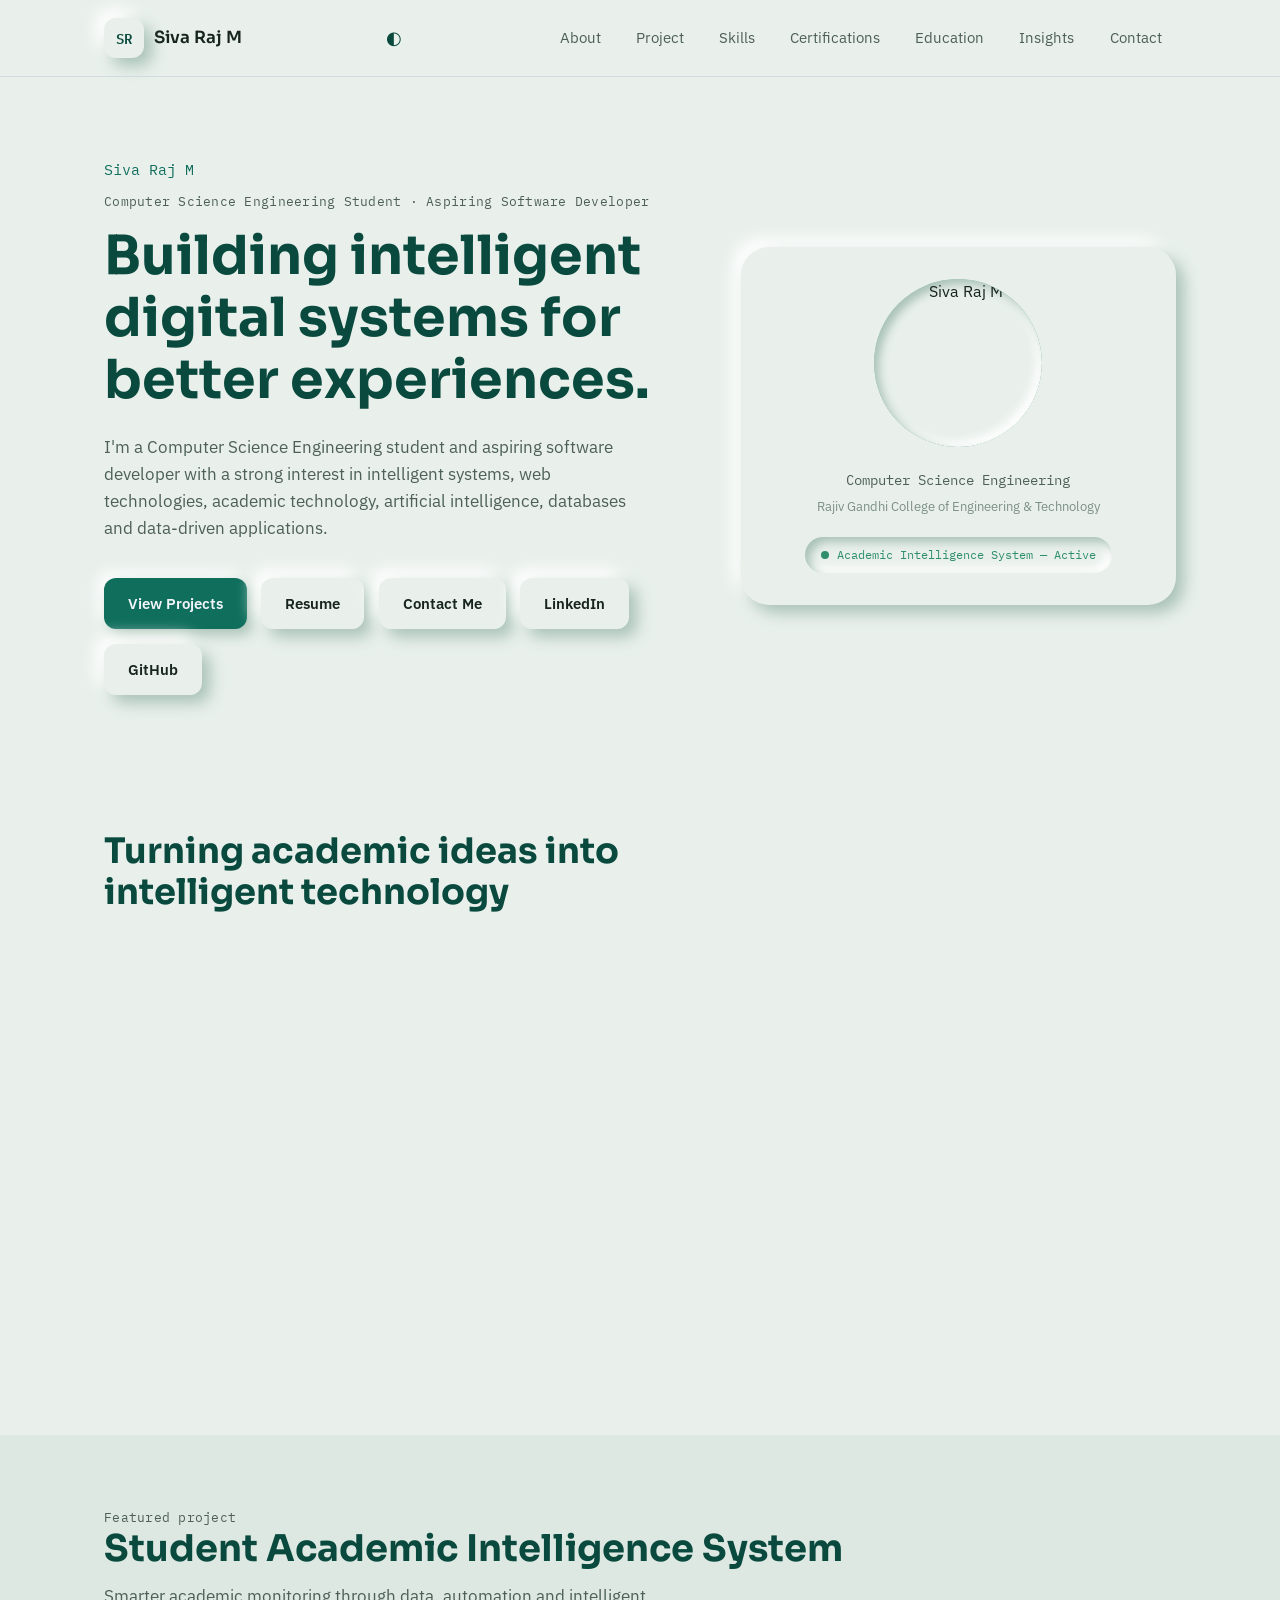
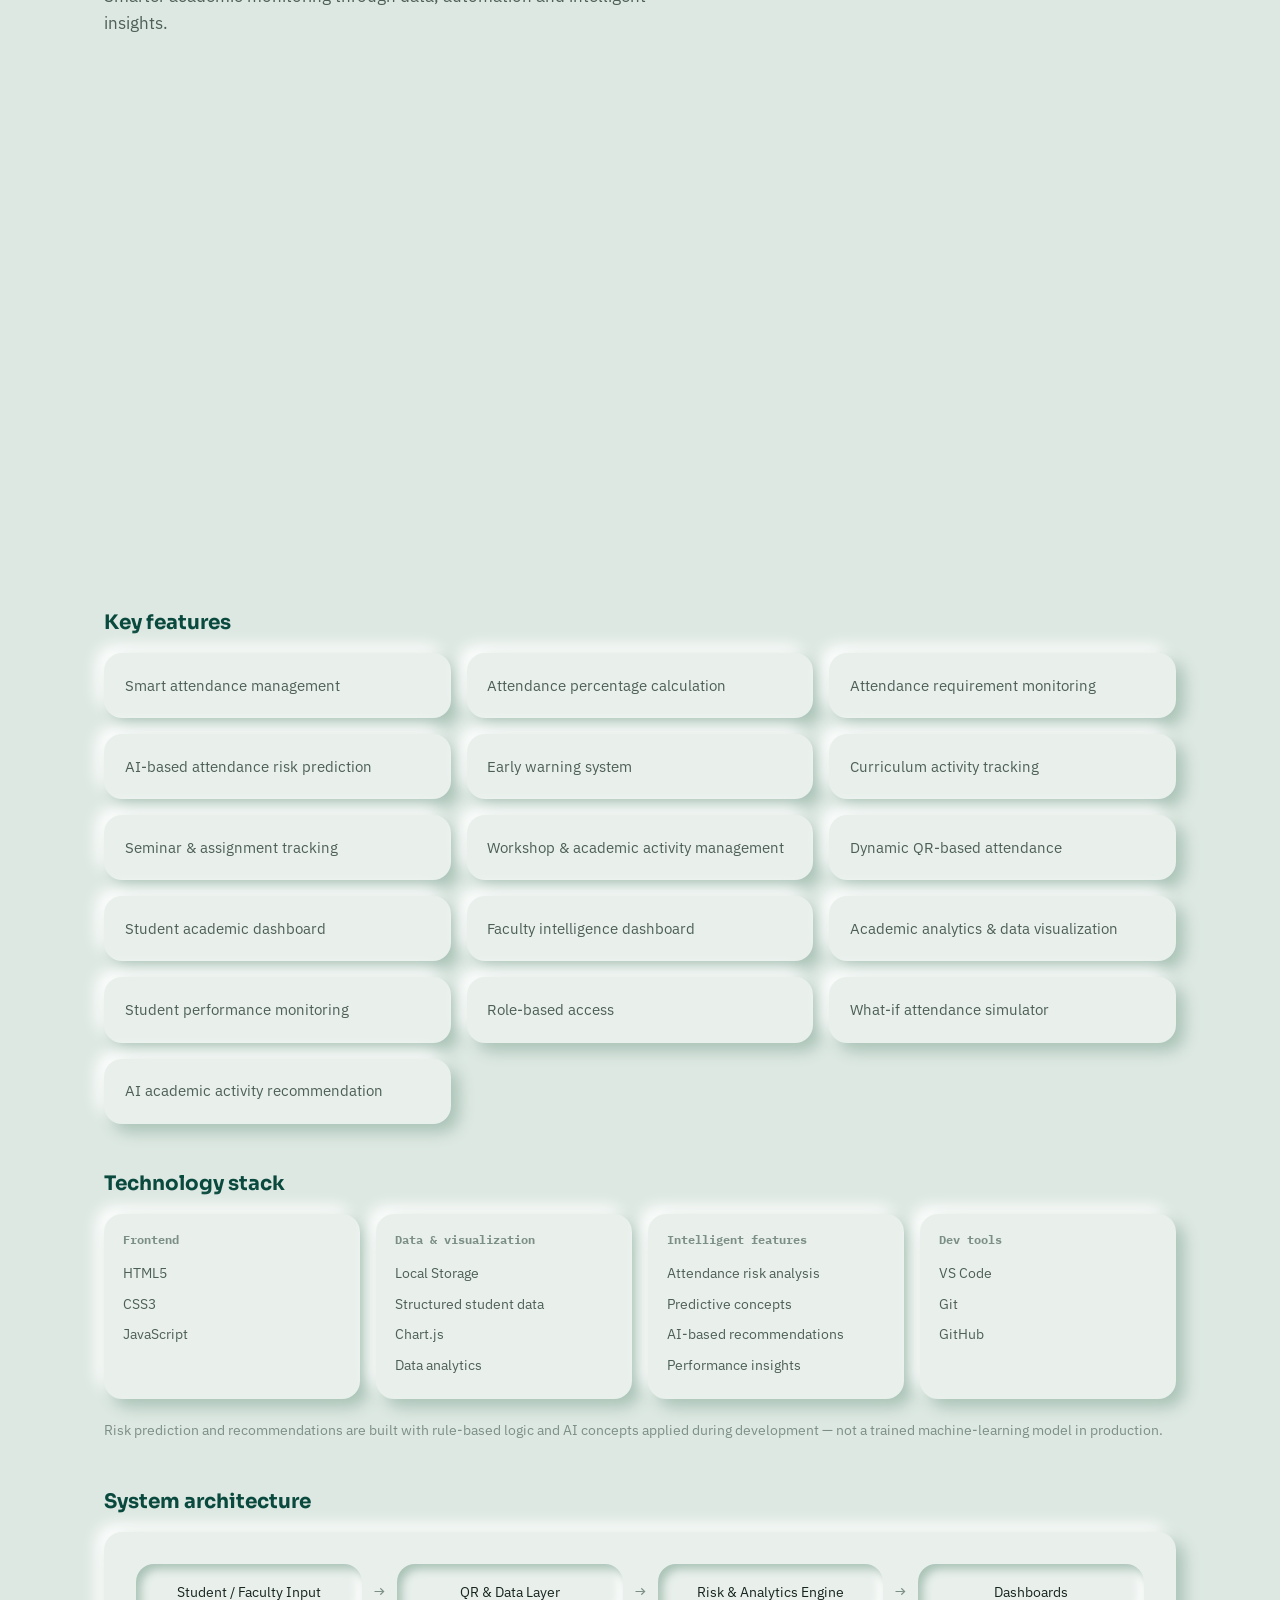
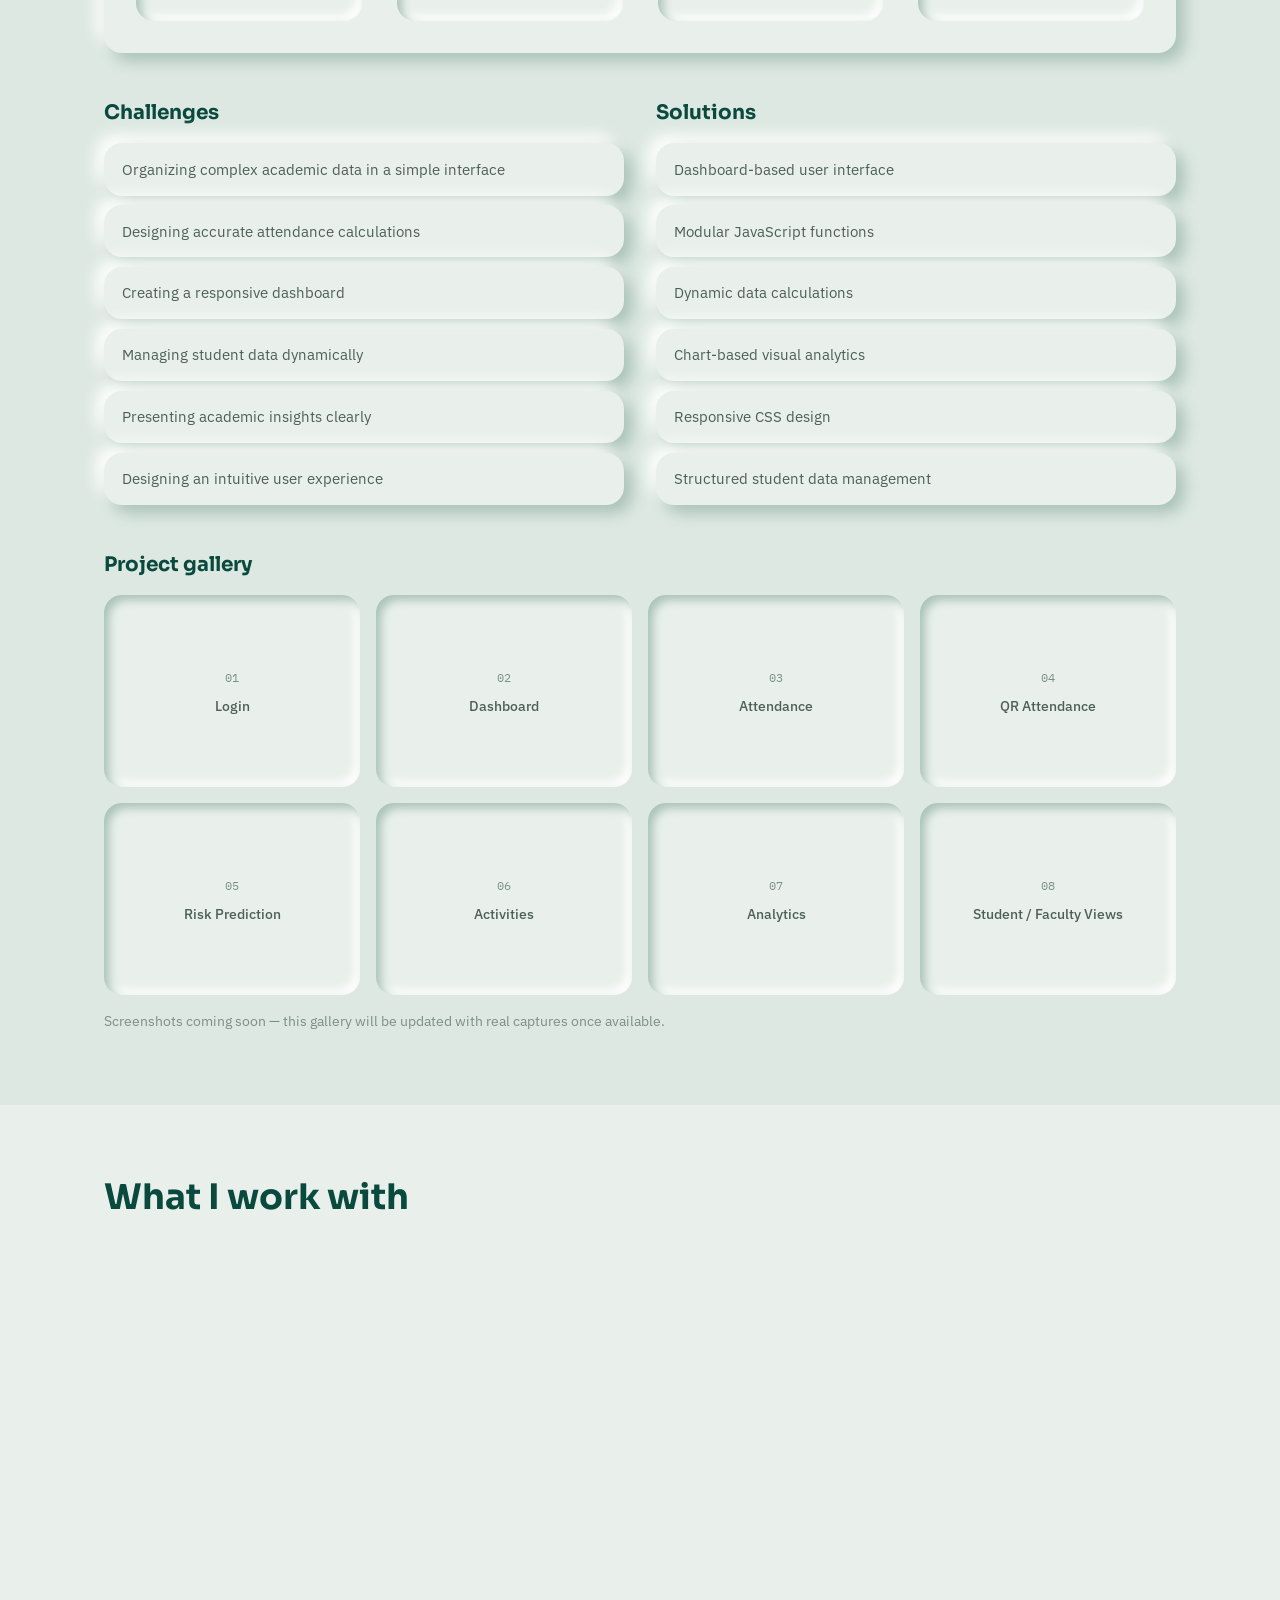
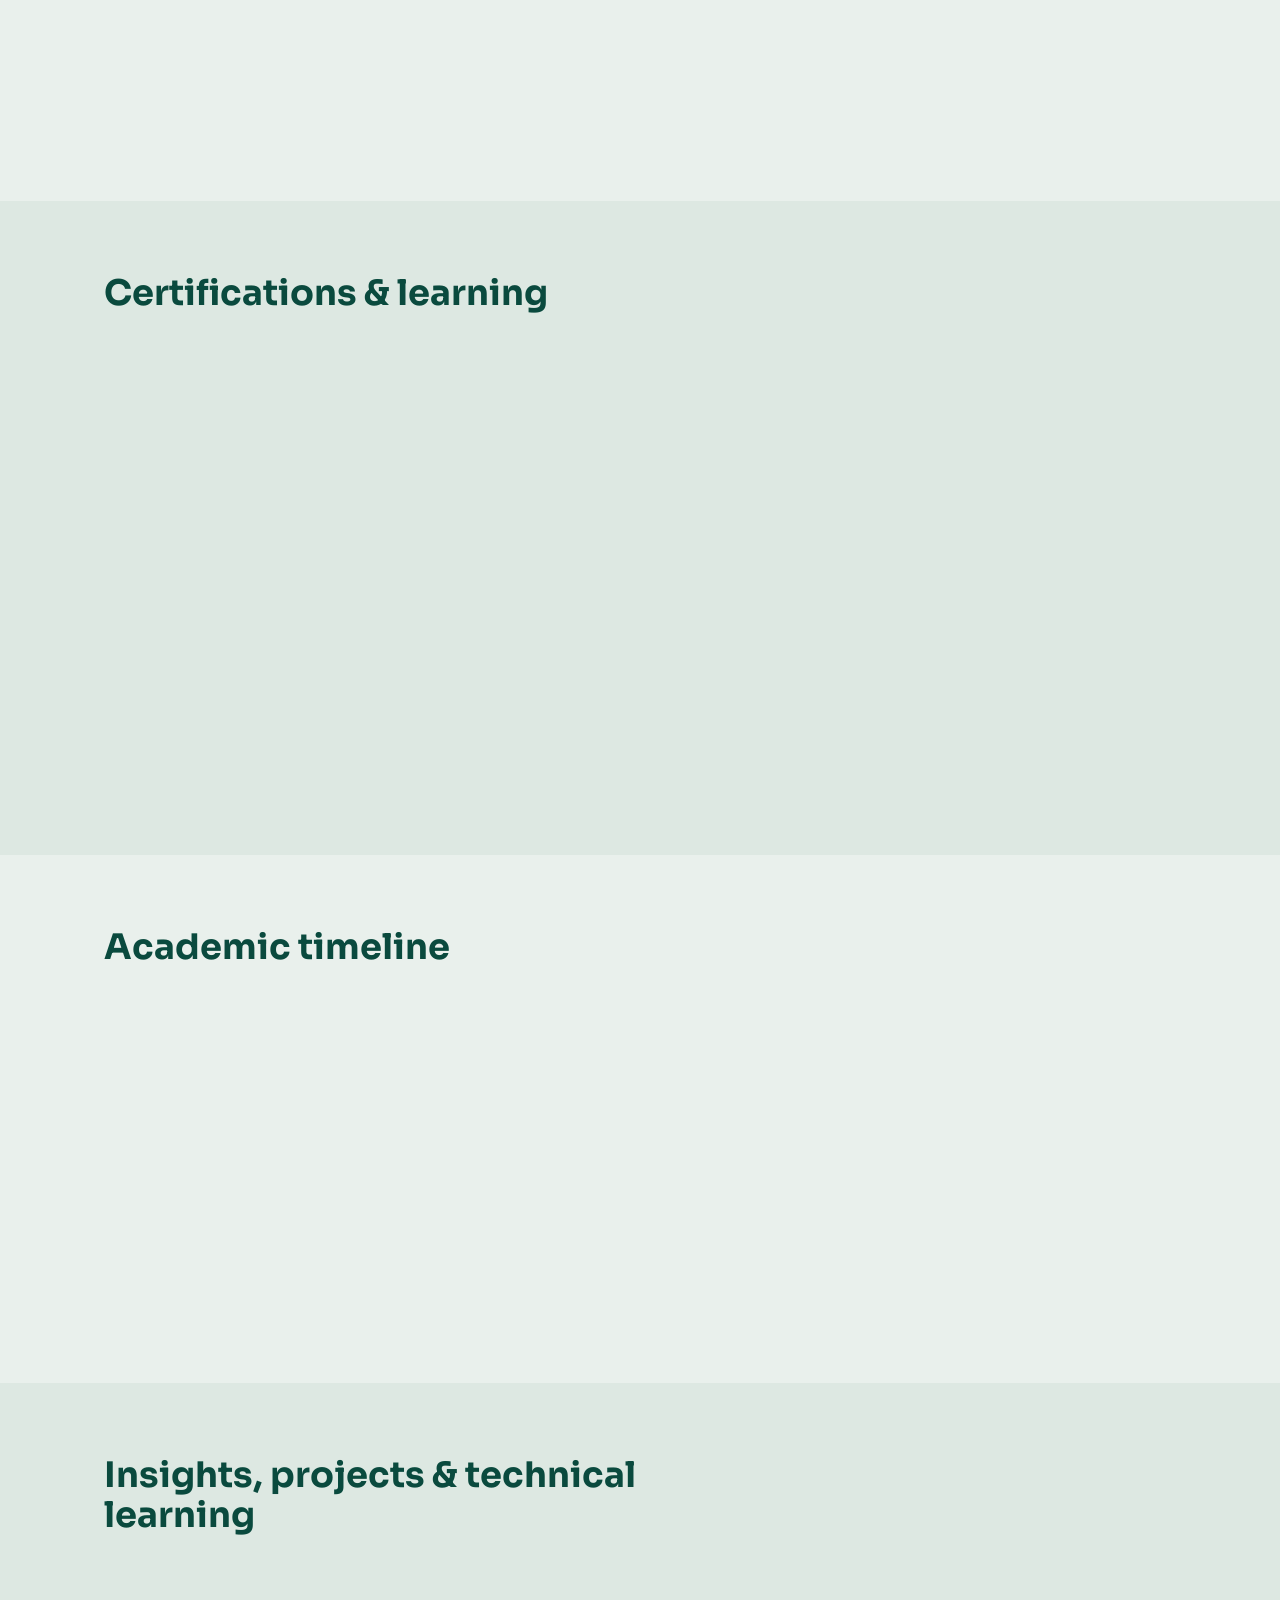
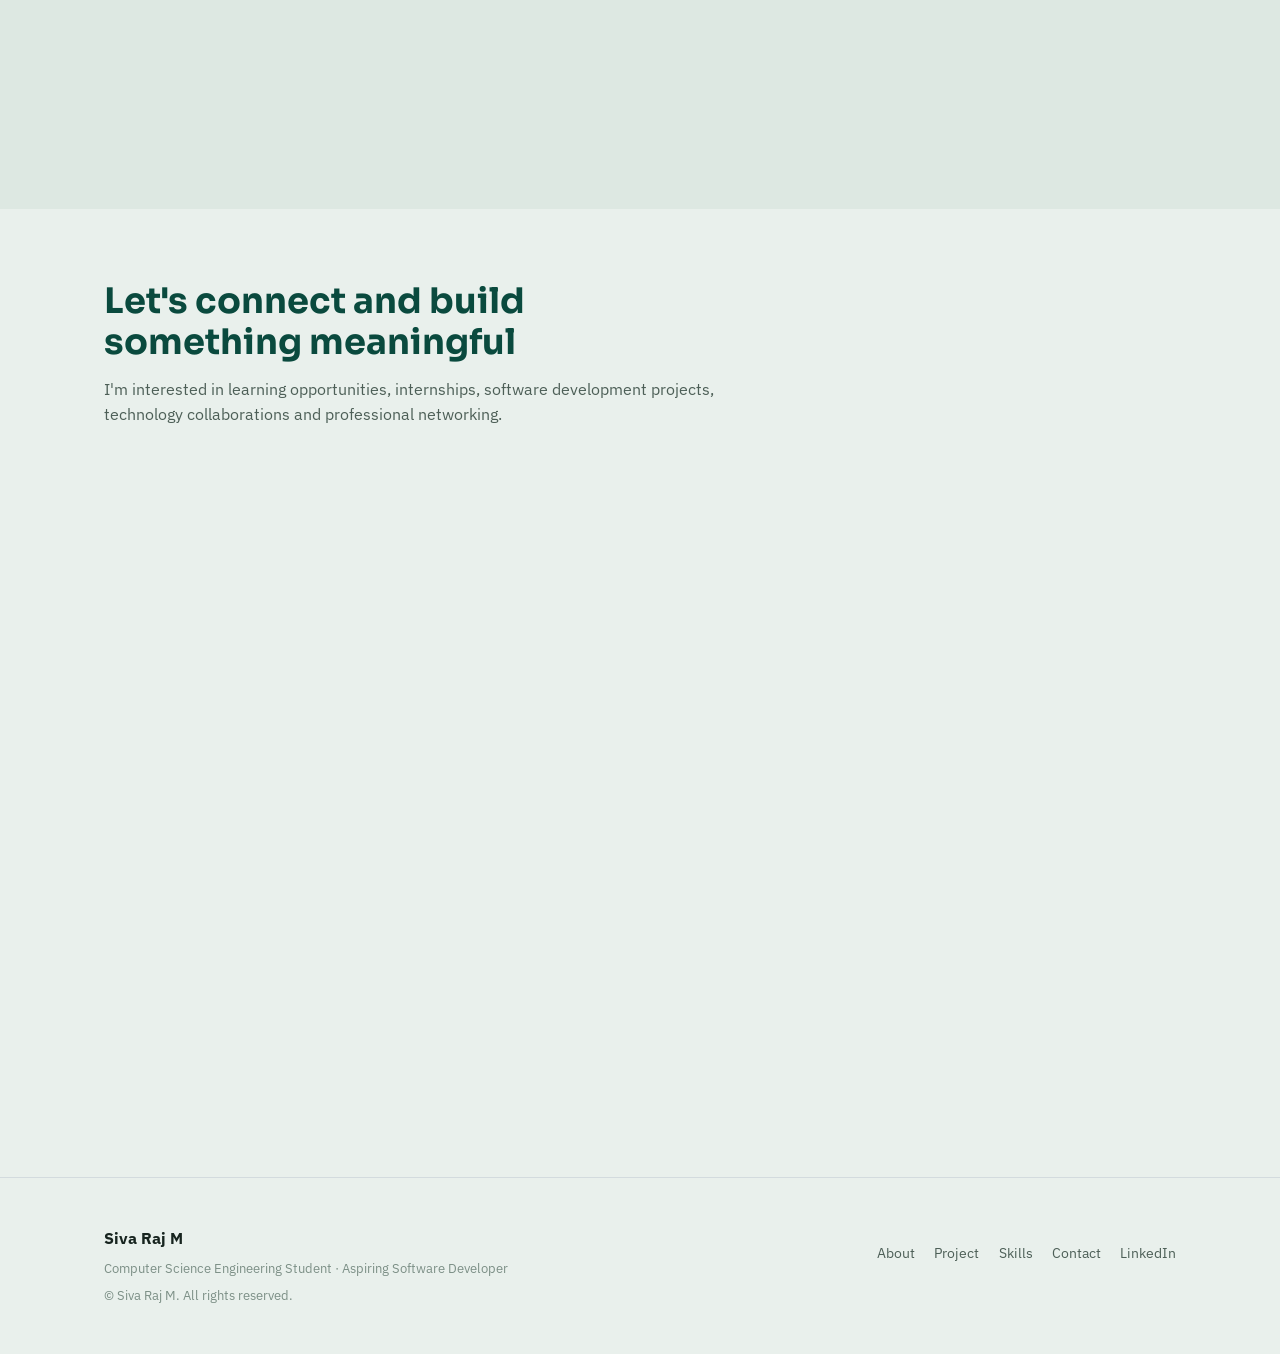
==== commit 038b41e0: "Add files via upload" ====
--- a/index.html
+++ b/index.html
@@ -5,13 +5,13 @@
 <meta name="viewport" content="width=device-width, initial-scale=1.0">
 <title>Siva Raj M| Computer Science Engineering Student &amp; Aspiring Software Developer</title>
 <meta name="description" content="Portfolio of Siva Raj M, a Computer Science Engineering student focused on software development, intelligent systems, web development and data-driven applications. Featuring the Student Academic Intelligence System.">
-<link rel="canonical" href="https://sivaraj-portfolio-nine.vercel.app/">
+<link rel="canonical" href="https://siva-raj-m-portfolio.vercel.app/">
 
 <meta property="og:type" content="website">
 <meta property="og:title" content="Siva Raj M | Computer Science Engineering Student & Aspiring Software Developer">
 <meta property="og:description" content="Building intelligent digital systems for better experiences. Explore projects, skills and the Student Academic Intelligence System.">
-<meta property="og:url" content="https://sivaraj-portfolio-nine.vercel.app/">
-<meta property="og:image" content="https://sivaraj-portfolio-nine.vercel.app/assets/og-cover.png">
+<meta property="og:url" content="https://siva-raj-m-portfolio.vercel.app/">
+<meta property="og:image" content="https://siva-raj-m-portfolio.vercel.app/assets/profile.jpg">
 
 <meta name="twitter:card" content="summary_large_image">
 <meta name="twitter:title" content="Siva Raj M | Computer Science Engineering Student">
@@ -32,7 +32,8 @@
   "name": "Siva Raj M",
   "jobTitle": "Computer Science Engineering Student",
   "email": "mailto:sivarajm1811@gmail.com",
-  "url": "https://sivaraj-portfolio-nine.vercel.app/",
+  "image": "https://siva-raj-m-portfolio.vercel.app/assets/profile.jpg",
+  "url": "https://siva-raj-m-portfolio.vercel.app/",
   "sameAs": ["https://www.linkedin.com/in/sivarajm1811", "https://github.com/SivaRajM18"],
   "alumniOf": {
     "@type": "CollegeOrUniversity",
@@ -85,14 +86,16 @@
         </p>
         <div class="btn-row">
           <a class="btn btn-primary n-pressable" href="#project">View Projects</a>
-          <a class="btn n-raised n-pressable" href="assets/Siva-Raj-M-Resume.pdf" target="_blank" rel="noopener">Resume</a>
+          <a class="btn n-raised n-pressable" href="assets/Siva_Raj_Resume.pdf" target="_blank" rel="noopener">Resume</a>
           <a class="btn n-raised n-pressable" href="#contact">Contact Me</a>
           <a class="btn n-raised n-pressable" href="https://www.linkedin.com/in/sivarajm1811" target="_blank" rel="noopener">LinkedIn</a>
           <a class="btn n-raised n-pressable" href="https://github.com/SivaRajM18" target="_blank" rel="noopener">GitHub</a>
         </div>
       </div>
       <div class="hero-visual n-raised fade-in">
-        <div class="hero-portrait n-inset" role="img" aria-label="Siva Raj M initials monogram">SR</div>
+        <div class="hero-portrait n-inset">
+          <img src="assets/profile.jpg" alt="Siva Raj M" class="hero-portrait-img">
+        </div>
         <p style="font-family: var(--font-mono); font-size: 0.85rem; color: var(--text-soft);">Computer Science Engineering</p>
         <p style="font-size: 0.82rem; color: var(--text-faint); margin-top: 0.3rem;">Rajiv Gandhi College of Engineering &amp; Technology</p>
         <span class="hero-status n-inset" style="margin-top: 1.2rem;">
@@ -175,8 +178,8 @@
             risk awareness, QR-based attendance, dashboards and analytics into one digital environment.
           </p>
           <div class="link-row">
-            <button class="btn is-disabled" type="button" disabled>GitHub Repository — Coming Soon</button>
-            <button class="btn is-disabled" type="button" disabled>Live Demo — Coming Soon</button>
+            <a class="btn n-raised n-pressable" href="https://github.com/SivaRajM18" target="_blank" rel="noopener">GitHub Repository</a>
+            <a class="btn n-raised n-pressable" href="https://students-attendance-management.vercel.app/" target="_blank" rel="noopener">Live Demo</a>
           </div>
         </div>
 
--- a/styles.css
+++ b/styles.css
@@ -412,11 +412,51 @@
   height: 168px;
   margin: 0 auto 1.4rem;
   border-radius: 50%;
+  overflow: hidden;
+  padding: 0;
   display: grid;
   place-items: center;
-  font-family: var(--font-display);
-  font-size: 2.6rem;
-  color: var(--accent-strong);
+  position: relative;
+}
+
+.hero-portrait-img {
+  width: 100%;
+  height: 100%;
+  object-fit: cover;
+  object-position: center top;
+  border-radius: 50%;
+  display: block;
+  animation: portrait-in 700ms ease 200ms both;
+}
+
+.hero-portrait::after {
+  content: "";
+  position: absolute;
+  inset: 0;
+  border-radius: 50%;
+  box-shadow: 0 0 0 3px var(--bg), 0 0 0 5px var(--accent);
+  opacity: 0;
+  animation: ring-fade-in 900ms ease 500ms forwards;
+  pointer-events: none;
+}
+
+@keyframes portrait-in {
+  from { opacity: 0; transform: scale(0.85); }
+  to { opacity: 1; transform: scale(1); }
+}
+
+@keyframes ring-fade-in {
+  from { opacity: 0; transform: scale(0.9); }
+  to { opacity: 1; transform: scale(1); }
+}
+
+@media (prefers-reduced-motion: reduce) {
+  .hero-portrait-img,
+  .hero-portrait::after {
+    animation: none;
+    opacity: 1;
+    transform: none;
+  }
 }
 
 .hero-status {
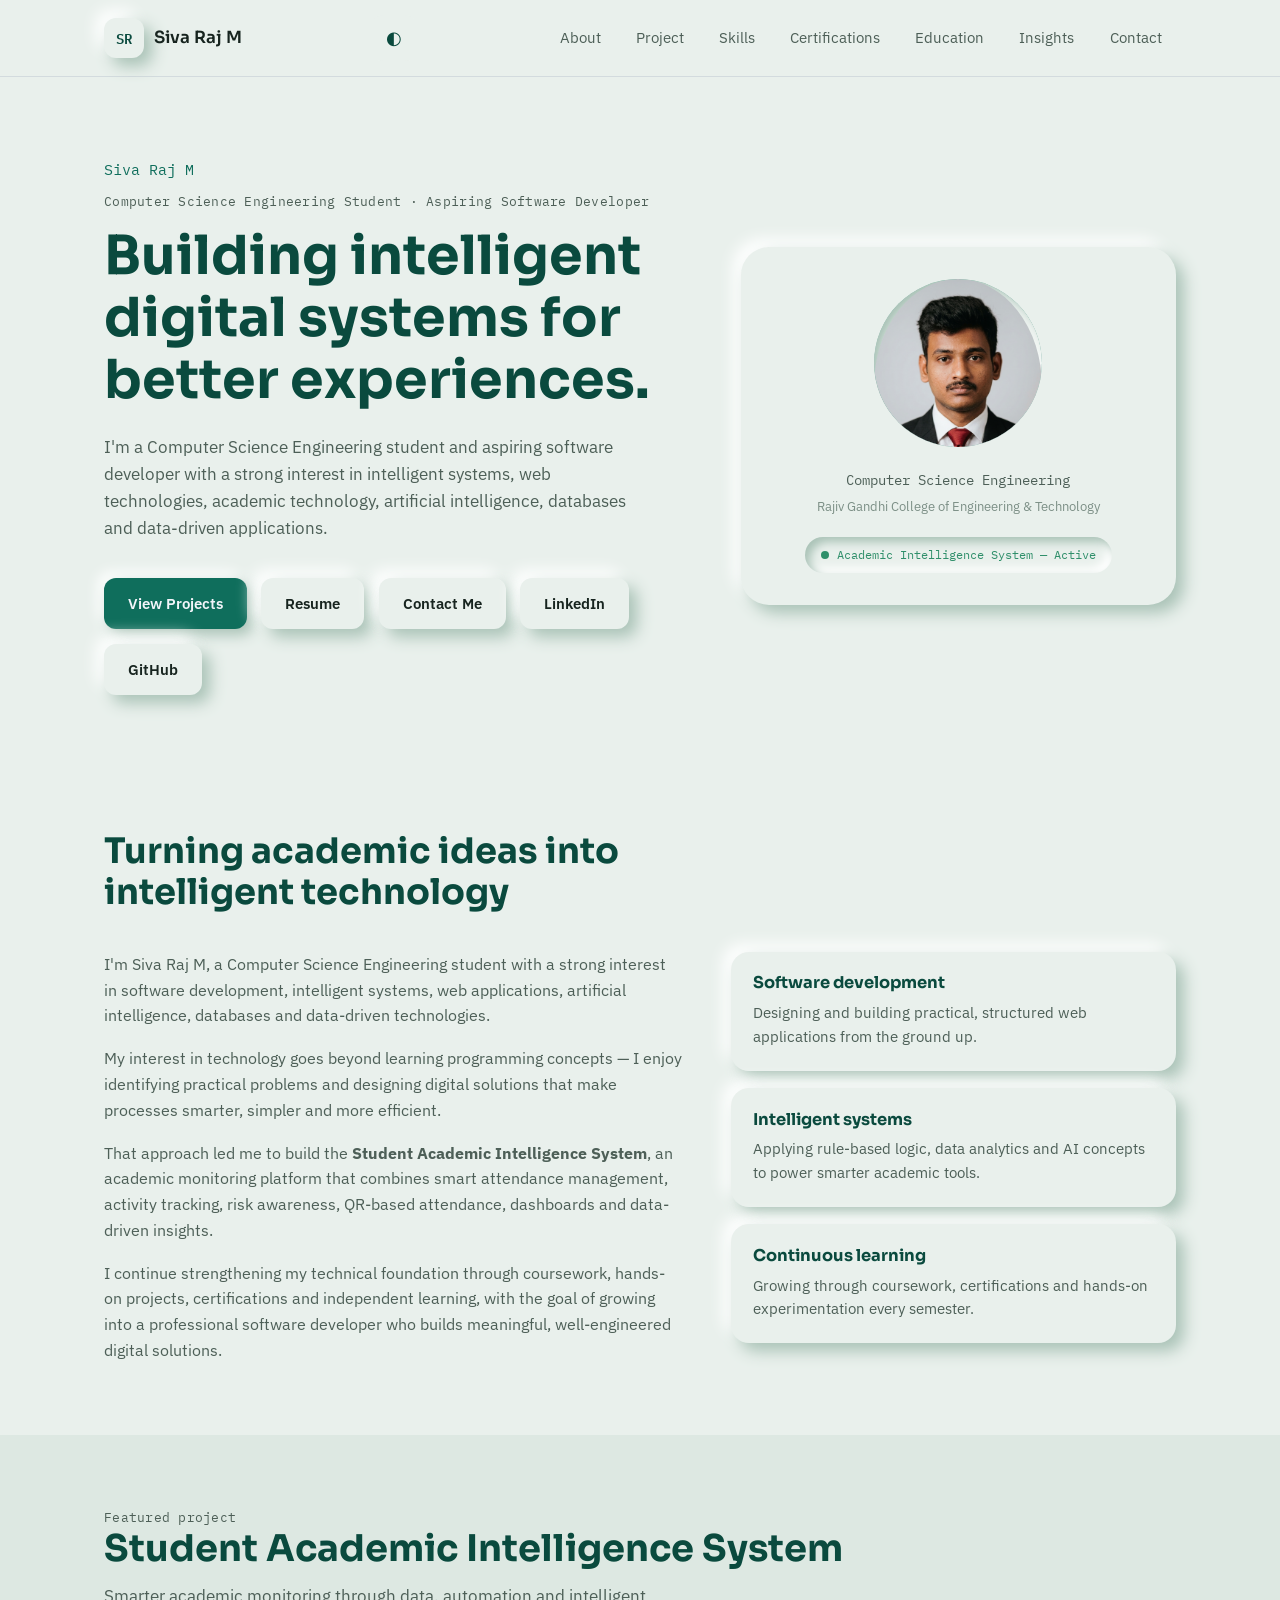
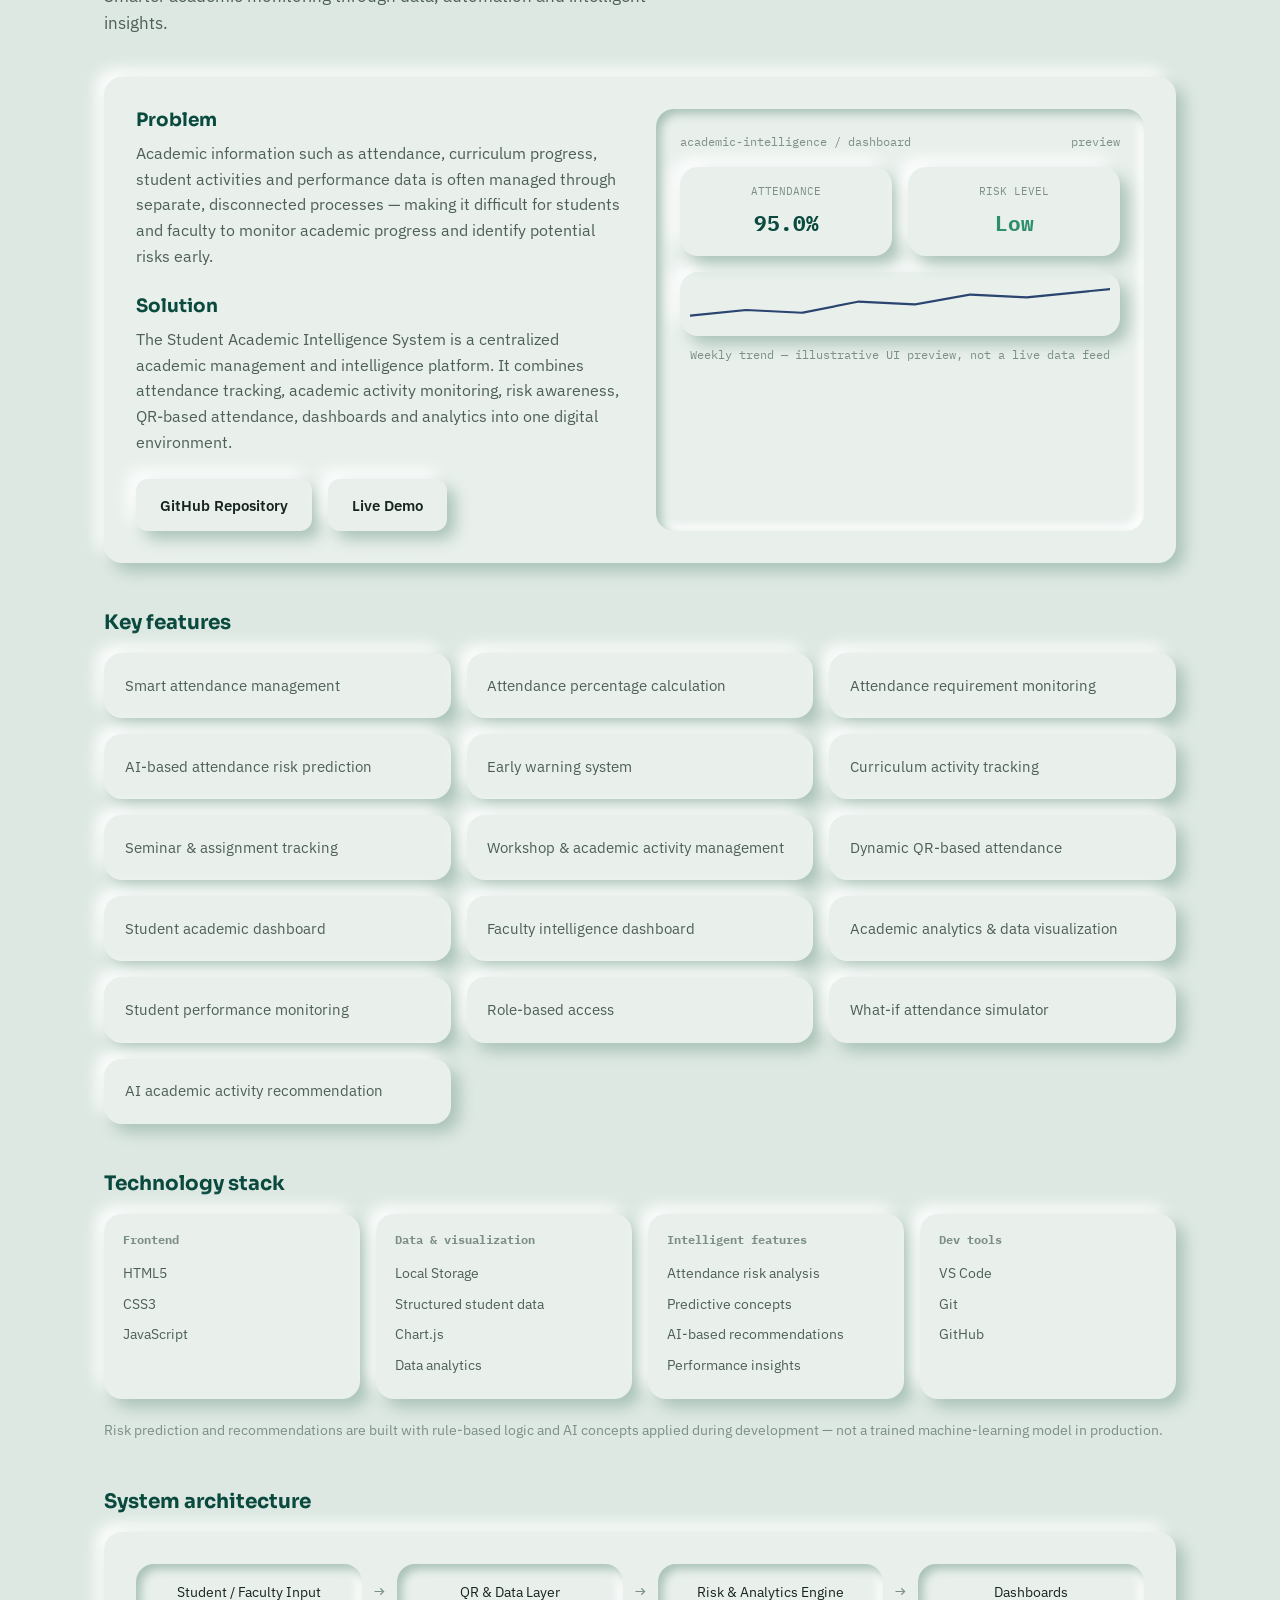
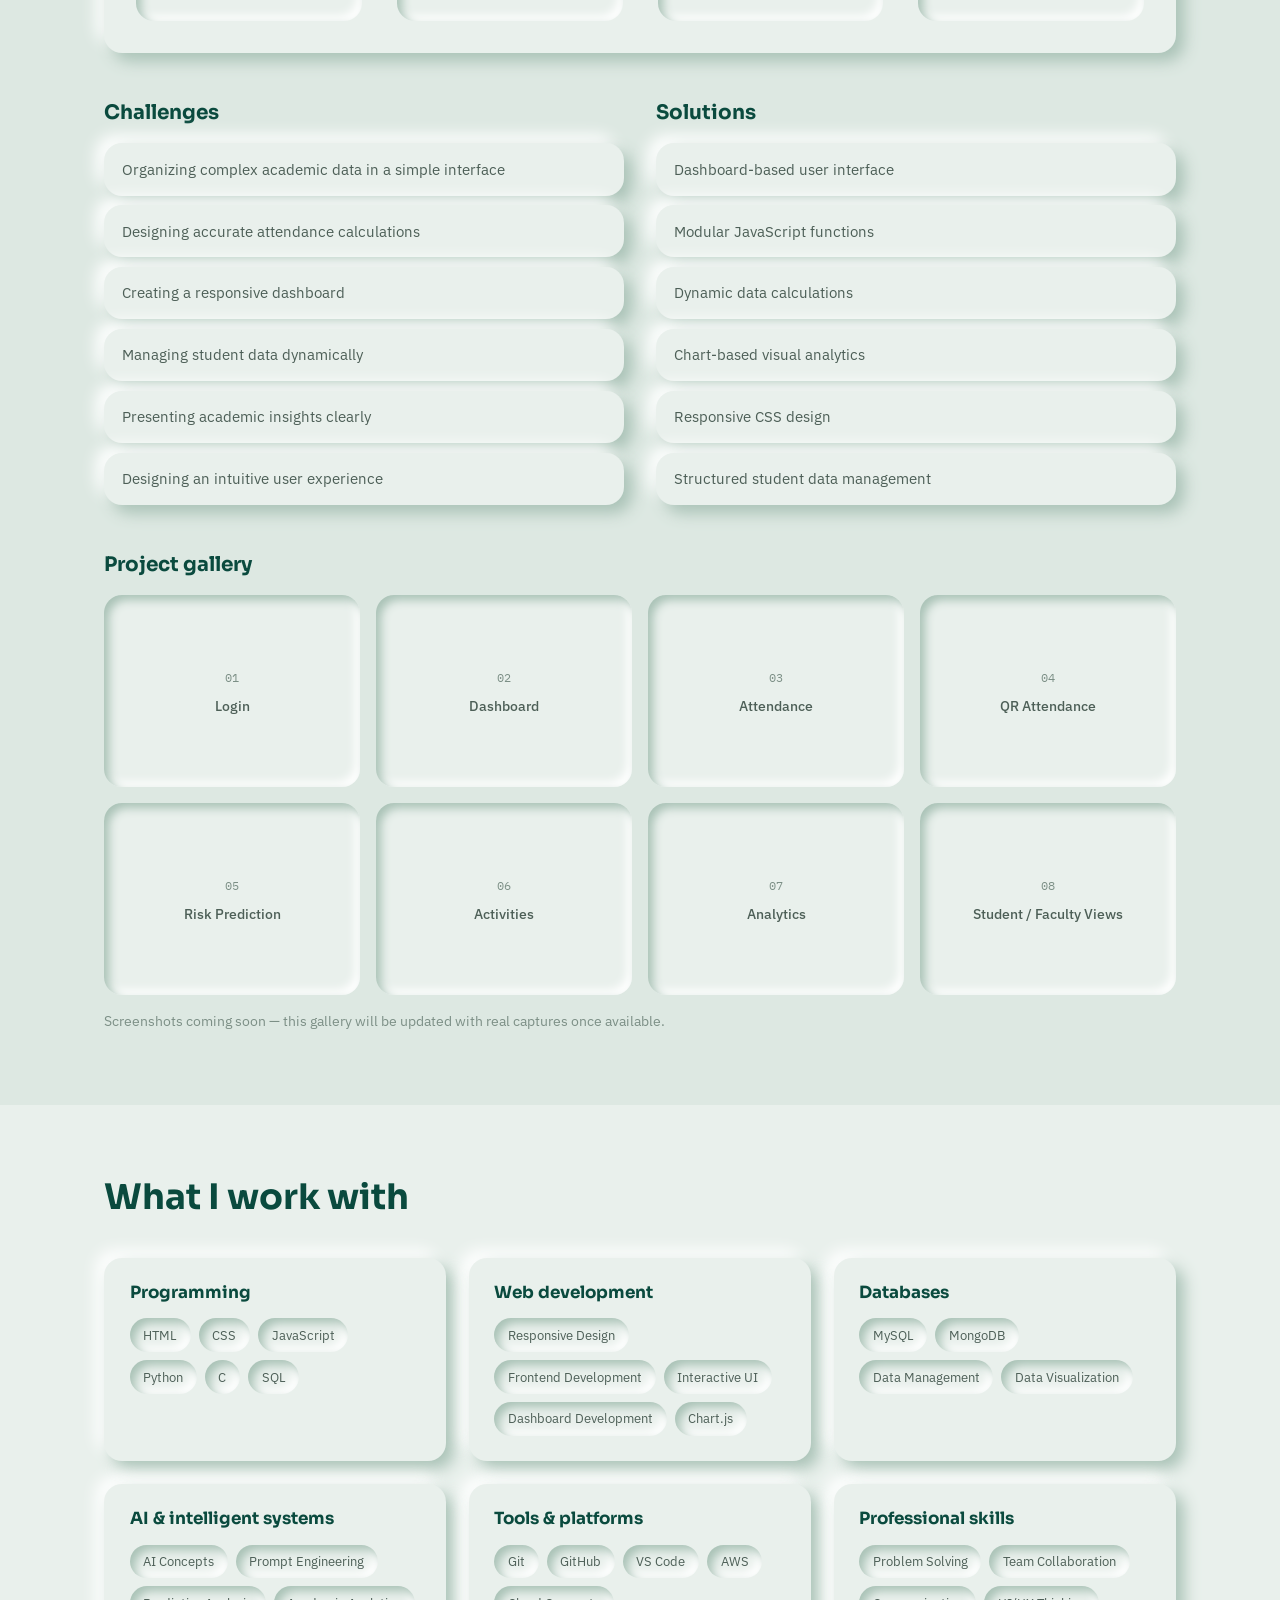
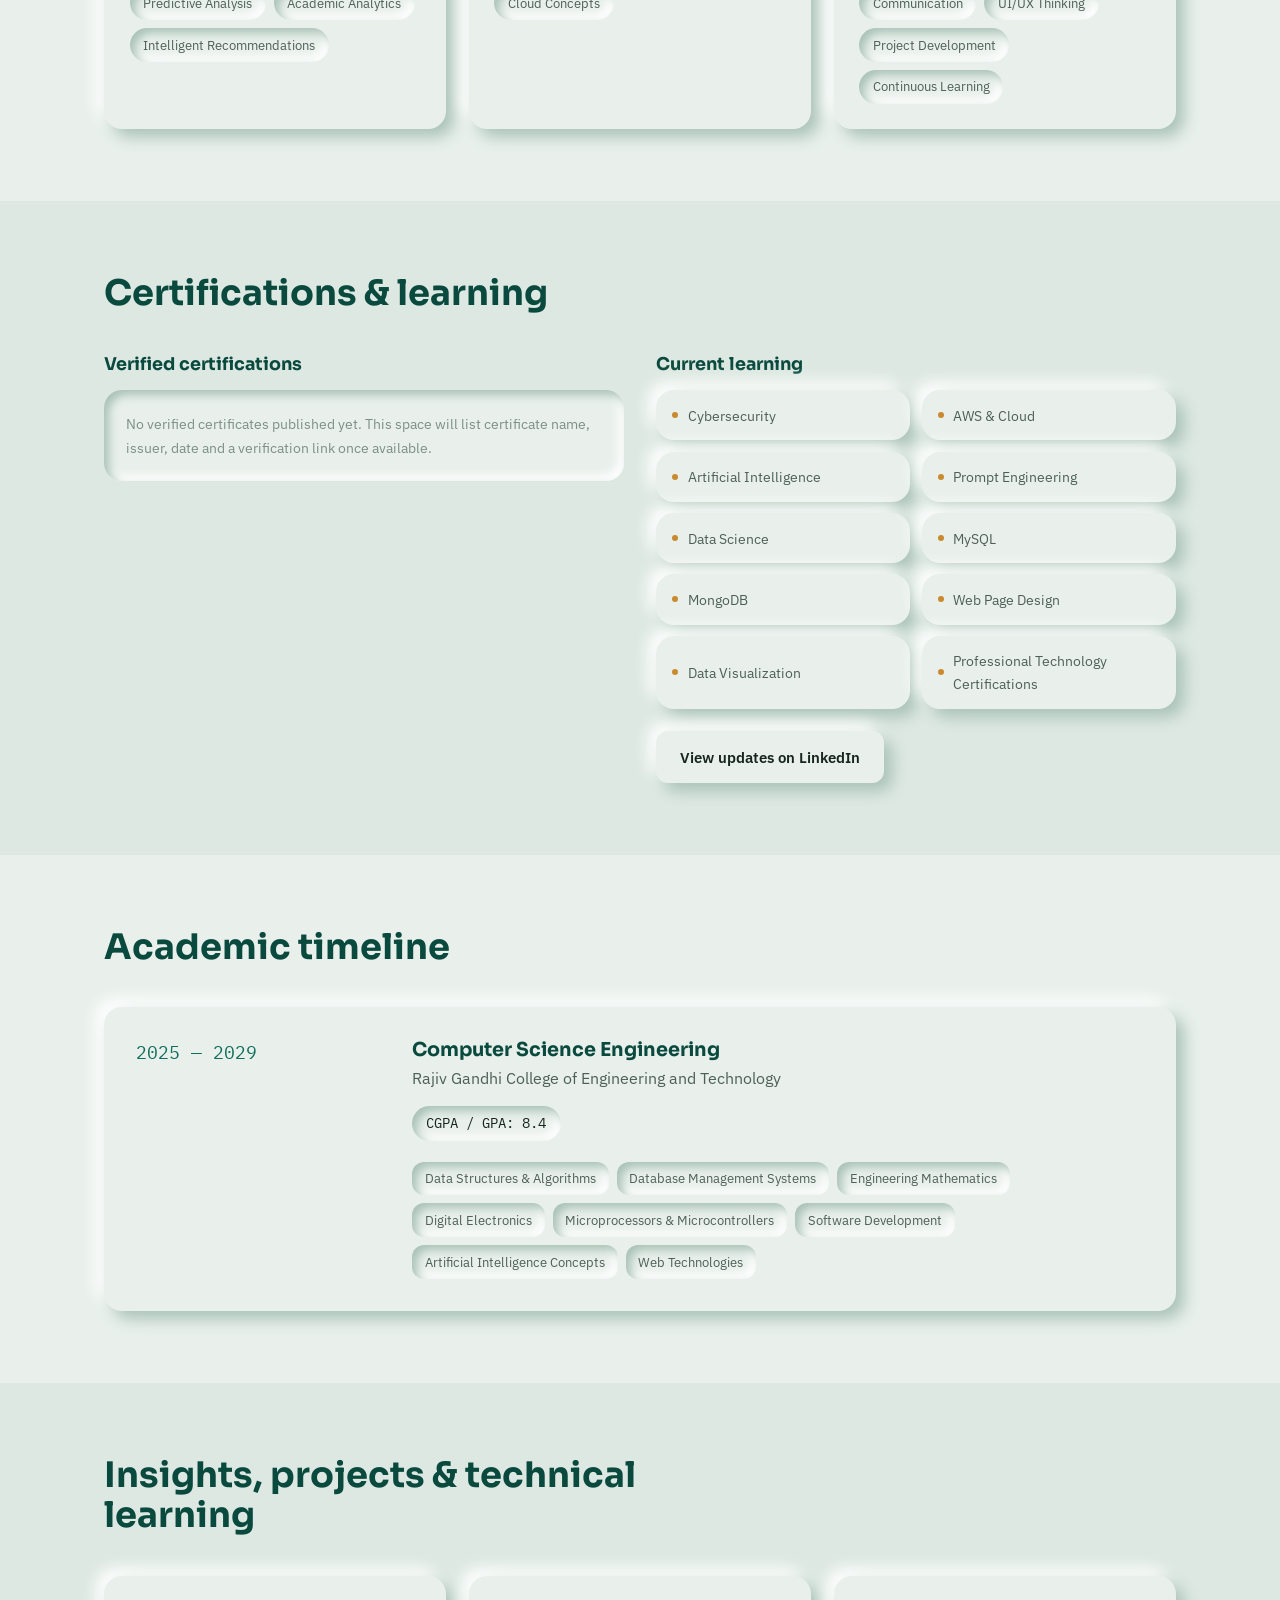
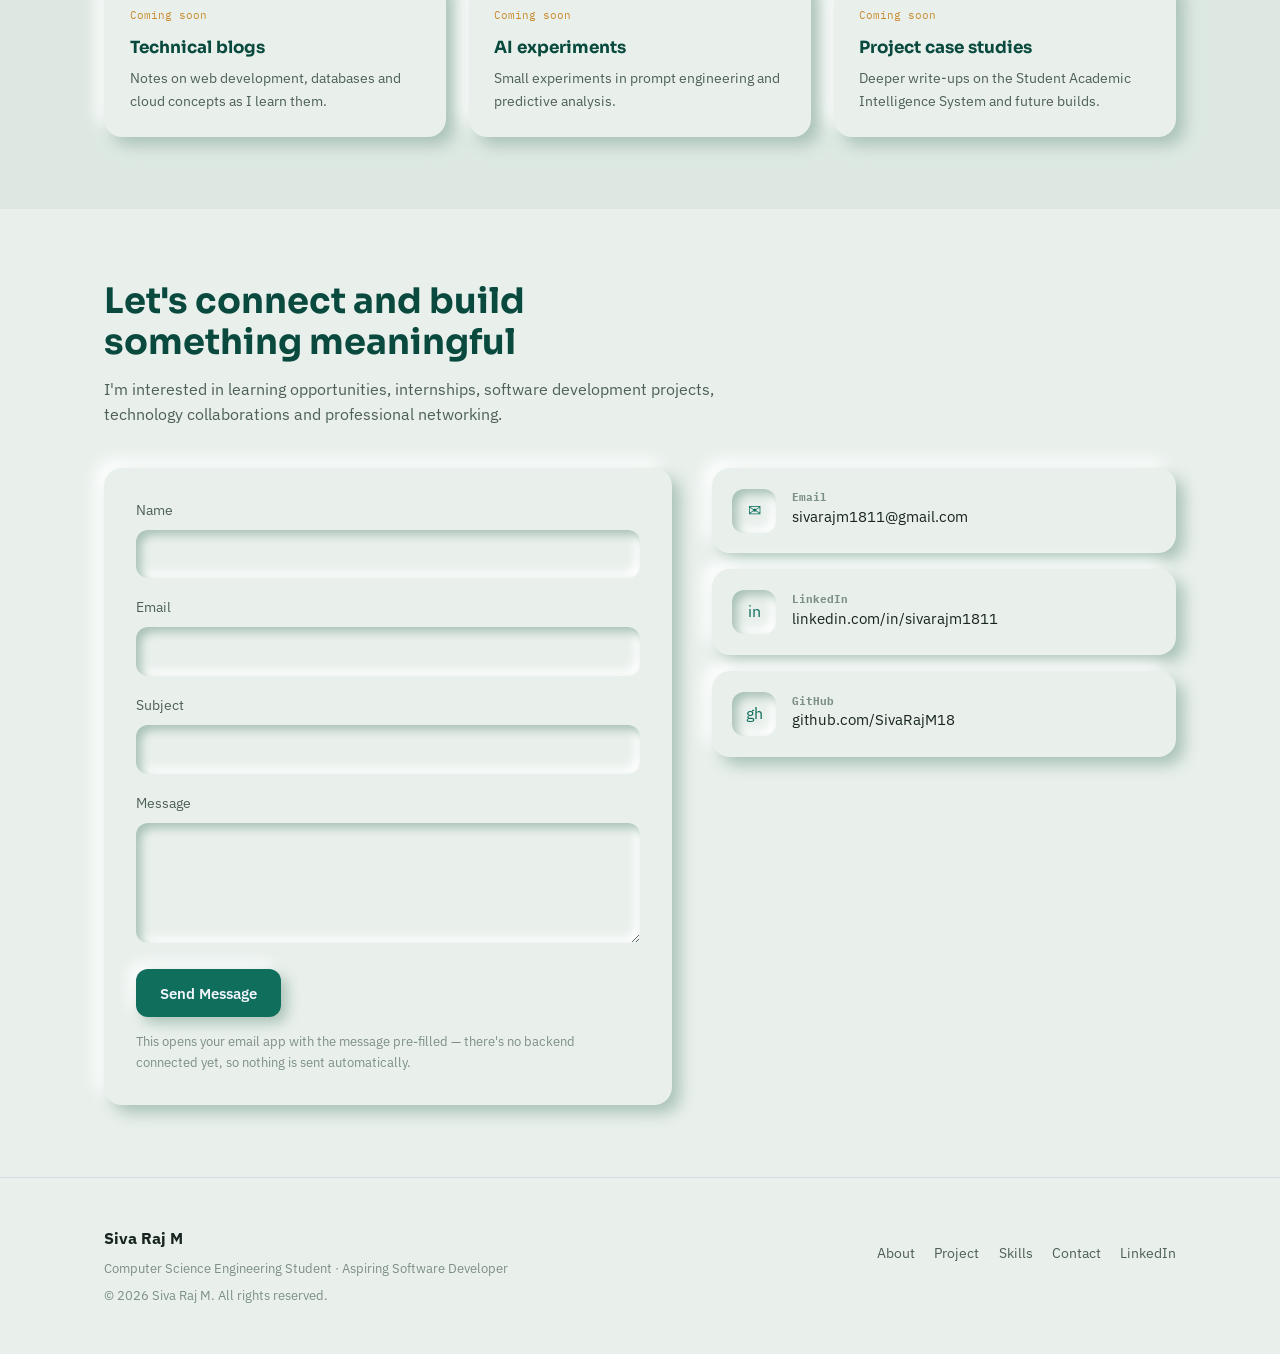
==== commit 46d2c710: "Add files via upload" ====
--- a/index.html
+++ b/index.html
@@ -5,13 +5,10 @@
 <meta name="viewport" content="width=device-width, initial-scale=1.0">
 <title>Siva Raj M| Computer Science Engineering Student &amp; Aspiring Software Developer</title>
 <meta name="description" content="Portfolio of Siva Raj M, a Computer Science Engineering student focused on software development, intelligent systems, web development and data-driven applications. Featuring the Student Academic Intelligence System.">
-<link rel="canonical" href="https://siva-raj-m-portfolio.vercel.app/">
 
 <meta property="og:type" content="website">
 <meta property="og:title" content="Siva Raj M | Computer Science Engineering Student & Aspiring Software Developer">
 <meta property="og:description" content="Building intelligent digital systems for better experiences. Explore projects, skills and the Student Academic Intelligence System.">
-<meta property="og:url" content="https://siva-raj-m-portfolio.vercel.app/">
-<meta property="og:image" content="https://siva-raj-m-portfolio.vercel.app/assets/profile.jpg">
 
 <meta name="twitter:card" content="summary_large_image">
 <meta name="twitter:title" content="Siva Raj M | Computer Science Engineering Student">
@@ -32,8 +29,6 @@
   "name": "Siva Raj M",
   "jobTitle": "Computer Science Engineering Student",
   "email": "mailto:sivarajm1811@gmail.com",
-  "image": "https://siva-raj-m-portfolio.vercel.app/assets/profile.jpg",
-  "url": "https://siva-raj-m-portfolio.vercel.app/",
   "sameAs": ["https://www.linkedin.com/in/sivarajm1811", "https://github.com/SivaRajM18"],
   "alumniOf": {
     "@type": "CollegeOrUniversity",
--- a/styles.css
+++ b/styles.css
@@ -407,6 +407,7 @@
   text-align: center;
 }
 
+/* ---- FIXED: circle now clips and crops the photo perfectly ---- */
 .hero-portrait {
   width: 168px;
   height: 168px;
@@ -458,6 +459,7 @@
     transform: none;
   }
 }
+/* ---- end fix ---- */
 
 .hero-status {
   display: inline-flex;
